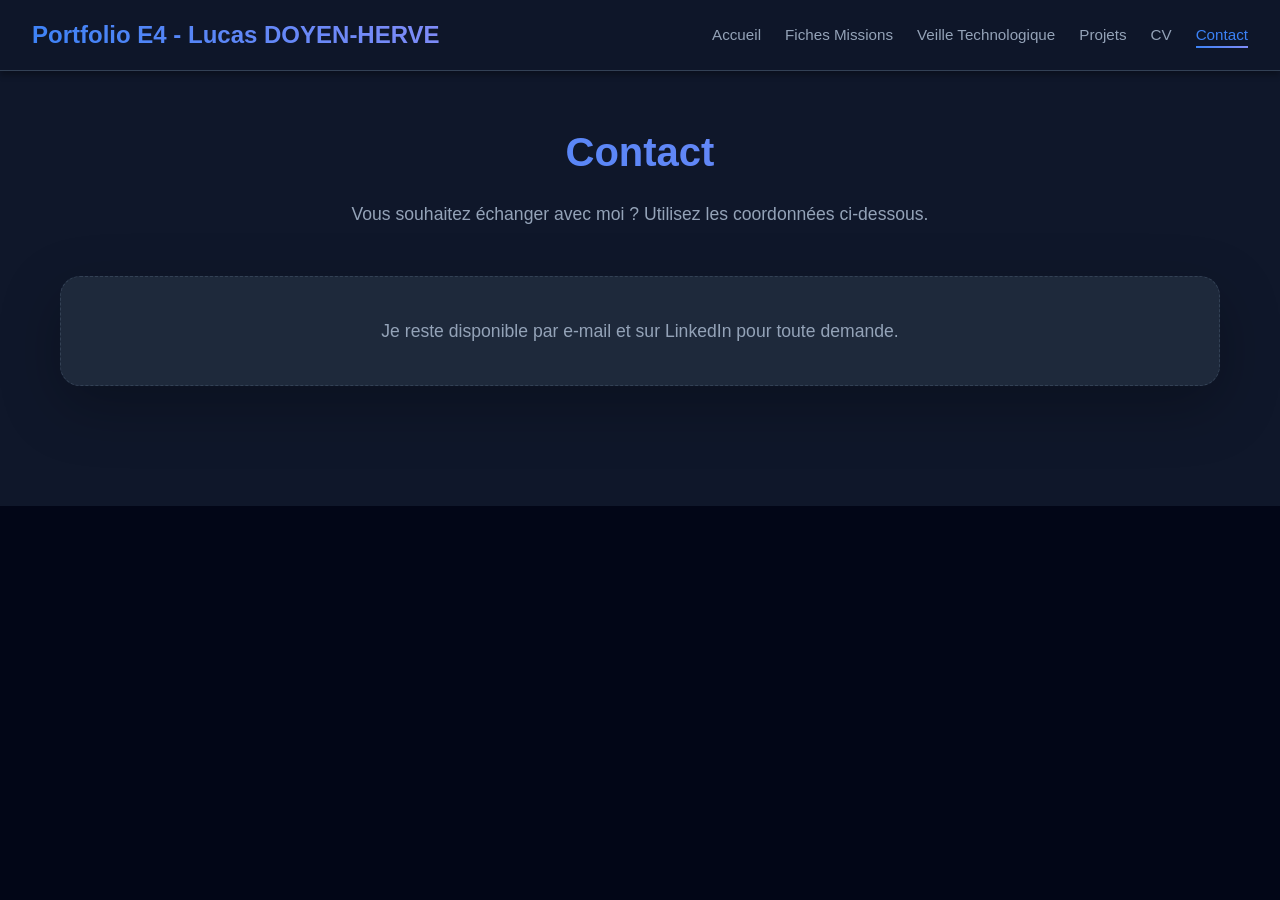
==== view/contact.html @ e26a25cf "Add files via upload" ====
﻿<!DOCTYPE html>
<html lang="fr">
<head>
    <meta charset="UTF-8">
    <meta name="viewport" content="width=device-width, initial-scale=1.0">
    <title>Contact | Portfolio E4 - Lucas DOYEN-HERVE</title>
    <link rel="stylesheet" href="../style.css">
</head>
<body>
    <div class="loading-animation">
        <div class="spinner"></div>
    </div>

    <nav>
        <div class="nav-container">
            <div class="logo">Portfolio E4 - Lucas DOYEN-HERVE</div>
            <ul class="nav-links">
                <li><a href="../index.html">Accueil</a></li>
                <li><a href="missions.html">Fiches Missions</a></li>
                <li><a href="veille.html">Veille Technologique</a></li>
                <li><a href="projets.html">Projets</a></li>
                <li><a href="cv.html">CV</a></li>
                <li><a href="contact.html">Contact</a></li>
            </ul>
        </div>
    </nav>

    <main>
    <section id="contact" class="placeholder-section">
        <div class="container">
            <h2 class="section-title">Contact</h2>
            <p class="section-intro">Vous souhaitez échanger avec moi ? Utilisez les coordonnées ci-dessous.</p>
            <div class="placeholder-card">
                <p>Je reste disponible par e-mail et sur LinkedIn pour toute demande.</p>
            </div>
        </div>
    </section>
    </main>

    <script src="../script.js"></script>
</body>
</html>
---- style.css ----
﻿* {
    margin: 0;
    padding: 0;
    box-sizing: border-box;
}

:root {
    --primary-color: #3b82f6;
    --secondary-color: #60a5fa;
    --accent-color: #818cf8;
    --dark-bg: #0f172a;
    --darker-bg: #020617;
    --card-bg: #1e293b;
    --card-hover: #334155;
    --text-color: #e2e8f0;
    --text-secondary: #94a3b8;
    --border-color: #334155;
    --success-color: #10b981;
    --warning-color: #f59e0b;
    --danger-color: #ef4444;
}

body {
    font-family: 'Segoe UI', Tahoma, Geneva, Verdana, sans-serif;
    line-height: 1.6;
    color: var(--text-color);
    background: var(--darker-bg);
    min-height: 100vh;
}

.container {
    max-width: 1200px;
    margin: 0 auto;
    padding: 0 20px;
}

/* Navigation */
nav {
    background: rgba(15, 23, 42, 0.95);
    backdrop-filter: blur(10px);
    box-shadow: 0 4px 6px rgba(0, 0, 0, 0.3);
    border-bottom: 1px solid var(--border-color);
    position: fixed;
    top: 0;
    width: 100%;
    z-index: 1000;
    transition: all 0.3s ease;
}

.nav-container {
    display: flex;
    justify-content: space-between;
    align-items: center;
    padding: 1rem 2rem;
}

.logo {
    font-size: 1.5rem;
    font-weight: bold;
    background: linear-gradient(45deg, var(--primary-color), var(--accent-color));
    -webkit-background-clip: text;
    -webkit-text-fill-color: transparent;
    background-clip: text;
}

.nav-links {
    display: flex;
    list-style: none;
    gap: 1.5rem;
}

.nav-links a {
    text-decoration: none;
    color: var(--text-secondary);
    font-weight: 500;
    font-size: 0.95rem;
    transition: all 0.3s ease;
    position: relative;
}

.nav-links a.active {
    color: var(--primary-color);
}

.nav-links a.active::after {
    width: 100%;
}

.nav-links a:hover {
    color: var(--primary-color);
}

.nav-links a::after {
    content: '';
    position: absolute;
    bottom: -5px;
    left: 0;
    width: 0;
    height: 2px;
    background: linear-gradient(45deg, var(--primary-color), var(--accent-color));
    transition: width 0.3s ease;
}

.nav-links a:hover::after {
    width: 100%;
}

/* Hero Section - Page de Garde */
.hero {
    min-height: 100vh;
    display: flex;
    align-items: center;
    justify-content: center;
    text-align: center;
    color: var(--text-color);
    position: relative;
    overflow: hidden;
    background: linear-gradient(135deg, #0f172a 0%, #1e293b 100%);
}

.hero::before {
    content: '';
    position: absolute;
    top: 0;
    left: 0;
    right: 0;
    bottom: 0;
    background: 
        radial-gradient(circle at 25% 25%, rgba(59, 130, 246, 0.1) 0%, transparent 50%),
        radial-gradient(circle at 75% 75%, rgba(129, 140, 248, 0.1) 0%, transparent 50%);
    animation: float 20s ease-in-out infinite;
}

@keyframes float {
    0%, 100% { transform: translateY(0px) rotate(0deg); }
    50% { transform: translateY(-20px) rotate(1deg); }
}

.hero-content {
    position: relative;
    z-index: 1;
    animation: slideInUp 1s ease-out;
}

@keyframes slideInUp {
    from { opacity: 0; transform: translateY(50px); }
    to { opacity: 1; transform: translateY(0); }
}

.page-garde-logo {
    font-size: 5rem;
    margin-bottom: 2rem;
    filter: drop-shadow(0 0 20px rgba(59, 130, 246, 0.5));
}

.hero h1 {
    font-size: 3.5rem;
    margin-bottom: 1rem;
    text-shadow: 0 0 30px rgba(59, 130, 246, 0.3);
    background: linear-gradient(45deg, var(--primary-color), var(--accent-color));
    -webkit-background-clip: text;
    -webkit-text-fill-color: transparent;
    background-clip: text;
}

.hero h2 {
    font-size: 2rem;
    margin-bottom: 1rem;
    color: var(--text-color);
}

.hero p {
    font-size: 1.3rem;
    margin-bottom: 1rem;
    color: var(--text-secondary);
}

.hero-subtitle {
    font-size: 1.1rem;
    color: var(--text-secondary);
    margin-bottom: 2rem !important;
}

.hero-divider {
    width: 100px;
    height: 3px;
    background: linear-gradient(90deg, transparent, var(--primary-color), transparent);
    margin: 1.5rem auto;
}

.annee-scolaire {
    font-size: 1.1rem;
    color: var(--secondary-color);
}

.epreuve {
    font-size: 1rem;
    color: var(--text-secondary);
    margin-bottom: 2rem !important;
}

.cta-button {
    display: inline-block;
    padding: 12px 30px;
    background: linear-gradient(45deg, var(--primary-color), var(--accent-color));
    color: white;
    text-decoration: none;
    border-radius: 50px;
    border: 2px solid transparent;
    font-weight: 600;
    transition: all 0.3s ease;
    margin-top: 1rem;
    box-shadow: 0 4px 15px rgba(59, 130, 246, 0.3);
}

.cta-button:hover {
    transform: translateY(-3px);
    box-shadow: 0 10px 25px rgba(59, 130, 246, 0.4);
}

/* Sections */
section {
    padding: 5rem 0;
    background: var(--dark-bg);
    position: relative;
}

section:nth-child(even) {
    background: var(--darker-bg);
}

.section-title {
    text-align: center;
    font-size: 2.5rem;
    margin-bottom: 1rem;
    background: linear-gradient(45deg, var(--primary-color), var(--accent-color));
    -webkit-background-clip: text;
    -webkit-text-fill-color: transparent;
    background-clip: text;
}

.section-intro {
    text-align: center;
    font-size: 1.1rem;
    color: var(--text-secondary);
    margin-bottom: 3rem;
}

/* Missions */
.missions-grid {
    display: grid;
    gap: 3rem;
    margin-top: 2rem;
}

.mission-card {
    background: var(--card-bg);
    border-radius: 15px;
    overflow: hidden;
    box-shadow: 0 8px 30px rgba(0, 0, 0, 0.3);
    border: 1px solid var(--border-color);
    transition: all 0.3s ease;
}

.mission-card:hover {
    transform: translateY(-5px);
    box-shadow: 0 12px 40px rgba(0, 0, 0, 0.4);
}

.mission-header {
    background: linear-gradient(135deg, var(--primary-color), var(--accent-color));
    color: white;
    padding: 2rem;
    display: flex;
    align-items: center;
    gap: 1.5rem;
    flex-wrap: wrap;
}

.mission-icon {
    font-size: 3rem;
    filter: drop-shadow(0 0 10px rgba(255, 255, 255, 0.3));
}

.mission-header > div {
    flex: 1;
}

.mission-header h3 {
    font-size: 1.8rem;
    margin-bottom: 0.5rem;
}

.mission-type {
    font-size: 1rem;
    opacity: 0.9;
}

.mission-badge {
    padding: 0.5rem 1.5rem;
    border-radius: 25px;
    font-size: 0.9rem;
    font-weight: 600;
    background: rgba(255, 255, 255, 0.2);
    border: 1px solid rgba(255, 255, 255, 0.3);
}

.mission-content {
    padding: 2rem;
}

.mission-section {
    margin-bottom: 2rem;
}

.mission-section:last-child {
    margin-bottom: 0;
}

.mission-section h4 {
    color: var(--primary-color);
    margin-bottom: 1rem;
    font-size: 1.3rem;
}

.mission-section h5 {
    color: var(--secondary-color);
    margin-bottom: 0.8rem;
    margin-top: 1rem;
    font-size: 1.1rem;
}

.context-box {
    background: var(--darker-bg);
    padding: 1.5rem;
    border-radius: 8px;
    border-left: 3px solid var(--primary-color);
    margin-bottom: 1rem;
}

.context-box p {
    margin-bottom: 0.5rem;
    color: var(--text-secondary);
}

.context-box p strong {
    color: var(--text-color);
}

.mission-description {
    color: var(--text-secondary);
    line-height: 1.8;
}

.objectifs-list {
    list-style: none;
    padding-left: 0;
}

.objectifs-list li {
    padding: 0.8rem 0;
    padding-left: 2rem;
    position: relative;
    color: var(--text-secondary);
    border-bottom: 1px solid var(--border-color);
}

.objectifs-list li:last-child {
    border-bottom: none;
}

.objectifs-list li::before {
    content: "â–¸";
    position: absolute;
    left: 0;
    color: var(--primary-color);
    font-weight: bold;
    font-size: 1.2rem;
}

.travail-realise {
    display: grid;
    gap: 1rem;
}

.etape-travail {
    background: var(--darker-bg);
    padding: 1.5rem;
    border-radius: 8px;
    border-left: 3px solid var(--secondary-color);
}

.etape-travail h5 {
    color: var(--primary-color);
    margin-bottom: 0.5rem;
}

.etape-travail p {
    color: var(--text-secondary);
}

.tech-grid {
    display: flex;
    flex-wrap: wrap;
    gap: 0.8rem;
}

.tech-badge {
    background: var(--darker-bg);
    color: var(--text-color);
    padding: 0.6rem 1.2rem;
    border-radius: 25px;
    font-size: 0.9rem;
    border: 1px solid var(--border-color);
    transition: all 0.3s ease;
}

.tech-badge:hover {
    background: var(--primary-color);
    color: white;
    border-color: var(--primary-color);
    transform: translateY(-2px);
}

.competences-mobilisees {
    display: grid;
    gap: 1rem;
}

.comp-mobilisee {
    background: rgba(59, 130, 246, 0.1);
    padding: 1rem;
    border-radius: 8px;
    border-left: 3px solid var(--primary-color);
    color: var(--text-secondary);
}

.comp-mobilisee strong {
    color: var(--primary-color);
    display: block;
    margin-bottom: 0.5rem;
    font-size: 1.1rem;
}

.resultats-box {
    display: grid;
    gap: 1rem;
}

.resultat-item {
    display: flex;
    align-items: center;
    gap: 1rem;
    padding: 1rem;
    border-radius: 8px;
}

.resultat-item.success {
    background: rgba(16, 185, 129, 0.1);
    border-left: 3px solid var(--success-color);
}

.resultat-item.info {
    background: rgba(59, 130, 246, 0.1);
    border-left: 3px solid var(--primary-color);
}

.resultat-icon {
    font-size: 1.5rem;
}

.resultat-item.success .resultat-icon {
    color: var(--success-color);
}

.resultat-item.info .resultat-icon {
    color: var(--primary-color);
}

.resultat-item p {
    color: var(--text-secondary);
    margin: 0;
}

.points-cles {
    display: grid;
    gap: 1.5rem;
}

.point-cle {
    background: var(--darker-bg);
    padding: 1.5rem;
    border-radius: 8px;
    border: 1px solid var(--border-color);
}

.point-cle h5 {
    color: var(--primary-color);
    margin-bottom: 0.8rem;
}

.point-cle p {
    color: var(--text-secondary);
    line-height: 1.7;
}

.mission-footer {
    padding: 1.5rem 2rem;
    background: var(--darker-bg);
    display: flex;
    gap: 1rem;
    flex-wrap: wrap;
    border-top: 1px solid var(--border-color);
}

.doc-link-mission {
    text-decoration: none;
    color: var(--primary-color);
    font-weight: 600;
    padding: 0.7rem 1.5rem;
    border: 2px solid var(--primary-color);
    border-radius: 25px;
    transition: all 0.3s ease;
}

.doc-link-mission:hover {
    background: var(--primary-color);
    color: white;
    transform: translateY(-2px);
}

/* Veille Technologique */
.veille-explication {
    background: var(--card-bg);
    padding: 3rem;
    border-radius: 15px;
    margin-bottom: 3rem;
    border: 1px solid var(--border-color);
}

.veille-explication h3 {
    font-size: 2rem;
    margin-bottom: 2rem;
    color: var(--primary-color);
    text-align: center;
}

.veille-methodo-grid {
    display: grid;
    gap: 2rem;
}

.methodo-card {
    background: var(--darker-bg);
    padding: 2rem;
    border-radius: 12px;
    border-left: 4px solid var(--primary-color);
}

.methodo-card.full-width {
    grid-column: 1 / -1;
}

.methodo-icon {
    font-size: 2.5rem;
    margin-bottom: 1rem;
}

.methodo-card h4 {
    color: var(--primary-color);
    margin-bottom: 1rem;
    font-size: 1.3rem;
}

.methodo-card p, .methodo-card ul li {
    color: var(--text-secondary);
    line-height: 1.8;
}

.sources-methodo {
    display: grid;
    grid-template-columns: repeat(auto-fit, minmax(250px, 1fr));
    gap: 1.5rem;
    margin-top: 1rem;
}

.source-type {
    background: var(--card-bg);
    padding: 1.5rem;
    border-radius: 8px;
    border: 1px solid var(--border-color);
}

.source-type h5 {
    color: var(--secondary-color);
    margin-bottom: 1rem;
}

.source-type ul {
    list-style: none;
    padding-left: 0;
}

.source-type ul li {
    padding: 0.5rem 0;
    color: var(--text-secondary);
}

.source-type ul li strong {
    color: var(--text-color);
}

.outils-veille {
    display: grid;
    grid-template-columns: repeat(auto-fit, minmax(200px, 1fr));
    gap: 1rem;
    margin-top: 1rem;
}

.outil-item {
    background: var(--card-bg);
    padding: 1.2rem;
    border-radius: 8px;
    border: 1px solid var(--border-color);
}

.outil-item strong {
    color: var(--primary-color);
    display: block;
    margin-bottom: 0.5rem;
}

.outil-item p {
    color: var(--text-secondary);
    font-size: 0.9rem;
}

.processus-steps {
    display: grid;
    gap: 1rem;
    margin-top: 1rem;
}

.process-step {
    display: flex;
    align-items: start;
    gap: 1.5rem;
    background: var(--card-bg);
    padding: 1.5rem;
    border-radius: 8px;
    border: 1px solid var(--border-color);
}

.step-number {
    background: linear-gradient(45deg, var(--primary-color), var(--accent-color));
    color: white;
    width: 40px;
    height: 40px;
    border-radius: 50%;
    display: flex;
    align-items: center;
    justify-content: center;
    font-weight: bold;
    font-size: 1.2rem;
    flex-shrink: 0;
}

.step-content h5 {
    color: var(--text-color);
    margin-bottom: 0.5rem;
}

.step-content p {
    color: var(--text-secondary);
}

.applications-list {
    list-style: none;
    padding-left: 0;
    margin-top: 1rem;
}

.applications-list li {
    padding: 0.8rem 0;
    color: var(--text-secondary);
    border-bottom: 1px solid var(--border-color);
}

.applications-list li:last-child {
    border-bottom: none;
}

/* Articles de veille */
.veille-articles-section {
    margin-top: 3rem;
}

.veille-articles-section h3 {
    font-size: 2rem;
    margin-bottom: 2rem;
    color: var(--primary-color);
    text-align: center;
}

.articles-grid-veille {
    display: grid;
    grid-template-columns: repeat(auto-fit, minmax(450px, 1fr));
    gap: 2rem;
}

.article-card-veille {
    background: var(--card-bg);
    border-radius: 12px;
    overflow: hidden;
    border: 1px solid var(--border-color);
    transition: all 0.3s ease;
}

.article-card-veille:hover {
    transform: translateY(-5px);
    box-shadow: 0 12px 30px rgba(0, 0, 0, 0.4);
}

.article-header-veille {
    background: var(--darker-bg);
    padding: 1rem 1.5rem;
    display: flex;
    justify-content: space-between;
    align-items: center;
    border-bottom: 1px solid var(--border-color);
}

.article-date {
    color: var(--text-secondary);
    font-size: 0.9rem;
}

.article-source-badge {
    background: linear-gradient(45deg, var(--primary-color), var(--accent-color));
    color: white;
    padding: 0.3rem 1rem;
    border-radius: 15px;
    font-size: 0.85rem;
    font-weight: 600;
}

.article-card-veille h4 {
    padding: 1.5rem;
    color: var(--text-color);
    font-size: 1.3rem;
    border-bottom: 1px solid var(--border-color);
}

.article-source-detail {
    padding: 0 1.5rem;
    color: var(--text-secondary);
    font-size: 0.9rem;
    margin-bottom: 1rem;
}

.article-content-veille {
    padding: 1.5rem;
}

.article-content-veille h5 {
    color: var(--primary-color);
    margin-top: 1.5rem;
    margin-bottom: 0.8rem;
    font-size: 1.1rem;
}

.article-content-veille h5:first-child {
    margin-top: 0;
}

.article-content-veille p {
    color: var(--text-secondary);
    line-height: 1.8;
    margin-bottom: 1rem;
}

.article-content-veille ul {
    list-style: none;
    padding-left: 0;
}

.article-content-veille ul li {
    padding: 0.5rem 0;
    padding-left: 1.5rem;
    position: relative;
    color: var(--text-secondary);
}

.article-content-veille ul li::before {
    content: "â€¢";
    position: absolute;
    left: 0;
    color: var(--primary-color);
    font-weight: bold;
}

.article-footer-veille {
    padding: 1.5rem;
    background: var(--darker-bg);
    border-top: 1px solid var(--border-color);
}

.article-link-btn {
    display: inline-block;
    color: var(--primary-color);
    text-decoration: none;
    font-weight: 600;
    padding: 0.7rem 1.5rem;
    border: 2px solid var(--primary-color);
    border-radius: 25px;
    transition: all 0.3s ease;
}

.article-link-btn:hover {
    background: var(--primary-color);
    color: white;
    transform: translateY(-2px);
}

/* Projets en Entreprise */
.projets-entreprise-grid {
    display: grid;
    gap: 2.5rem;
}

.projet-entreprise-card {
    background: var(--card-bg);
    padding: 2.5rem;
    border-radius: 12px;
    border: 1px solid var(--border-color);
    position: relative;
    transition: all 0.3s ease;
}

.projet-entreprise-card:hover {
    transform: translateY(-5px);
    box-shadow: 0 12px 30px rgba(0, 0, 0, 0.4);
}

.projet-number {
    position: absolute;
    top: -15px;
    right: 30px;
    font-size: 4rem;
    font-weight: bold;
    background: linear-gradient(45deg, var(--primary-color), var(--accent-color));
    -webkit-background-clip: text;
    -webkit-text-fill-color: transparent;
    background-clip: text;
    opacity: 0.3;
}

.projet-entreprise-card h3 {
    font-size: 1.6rem;
    margin-bottom: 2rem;
    color: var(--text-color);
    border-bottom: 2px solid var(--primary-color);
    padding-bottom: 1rem;
}

.projet-section {
    margin-bottom: 2rem;
}

.projet-section:last-child {
    margin-bottom: 0;
}

.projet-section h4 {
    color: var(--primary-color);
    margin-bottom: 1rem;
    font-size: 1.2rem;
}

.projet-section p {
    color: var(--text-secondary);
    line-height: 1.8;
}

.lien-bts {
    display: grid;
    gap: 1rem;
    margin-top: 1rem;
}

.lien-item {
    background: var(--darker-bg);
    padding: 1.2rem;
    border-radius: 8px;
    border-left: 3px solid var(--secondary-color);
}

.lien-item strong {
    color: var(--primary-color);
    display: block;
    margin-bottom: 0.5rem;
}

.lien-item p {
    color: var(--text-secondary);
    margin: 0;
}

.resultats-projet {
    list-style: none;
    padding-left: 0;
}

.resultats-projet li {
    padding: 0.8rem 0;
    padding-left: 2rem;
    position: relative;
    color: var(--text-secondary);
    border-bottom: 1px solid var(--border-color);
}

.resultats-projet li:last-child {
    border-bottom: none;
}

.resultats-projet li::before {
    content: attr(data-icon);
    position: absolute;
    left: 0;
    color: var(--success-color);
}

/* Placeholder pages */
.placeholder-section {
    padding: 120px 0;
}

.placeholder-card {
    margin-top: 2rem;
    padding: 2.5rem;
    border-radius: 20px;
    border: 1px dashed var(--border-color);
    background: var(--card-bg);
    color: var(--text-secondary);
    text-align: center;
    box-shadow: 0 20px 60px rgba(0, 0, 0, 0.25);
}

.placeholder-card p {
    margin: 0;
    font-size: 1.1rem;
}

/* CV */
.cv-container {
    max-width: 1100px;
    margin: 0 auto;
    background: var(--card-bg);
    border-radius: 15px;
    overflow: hidden;
    box-shadow: 0 10px 40px rgba(0, 0, 0, 0.3);
    border: 1px solid var(--border-color);
}

.cv-header-section {
    background: linear-gradient(135deg, var(--primary-color), var(--accent-color));
    padding: 3rem;
    color: white;
}

.cv-profile {
    display: flex;
    align-items: center;
    gap: 2rem;
}

.cv-avatar {
    width: 120px;
    height: 120px;
    border-radius: 50%;
    background: rgba(255, 255, 255, 0.2);
    display: flex;
    align-items: center;
    justify-content: center;
    font-size: 3rem;
    font-weight: bold;
    border: 4px solid rgba(255, 255, 255, 0.3);
}

.cv-info h3 {
    font-size: 2.5rem;
    margin-bottom: 0.5rem;
}

.cv-title {
    font-size: 1.2rem;
    opacity: 0.9;
    margin-bottom: 1rem;
}

.cv-contact-mini {
    display: flex;
    gap: 2rem;
    flex-wrap: wrap;
    font-size: 0.95rem;
}

.cv-content-grid {
    display: grid;
    grid-template-columns: 1fr 1fr;
    gap: 3rem;
    padding: 3rem;
}

.cv-section {
    margin-bottom: 2
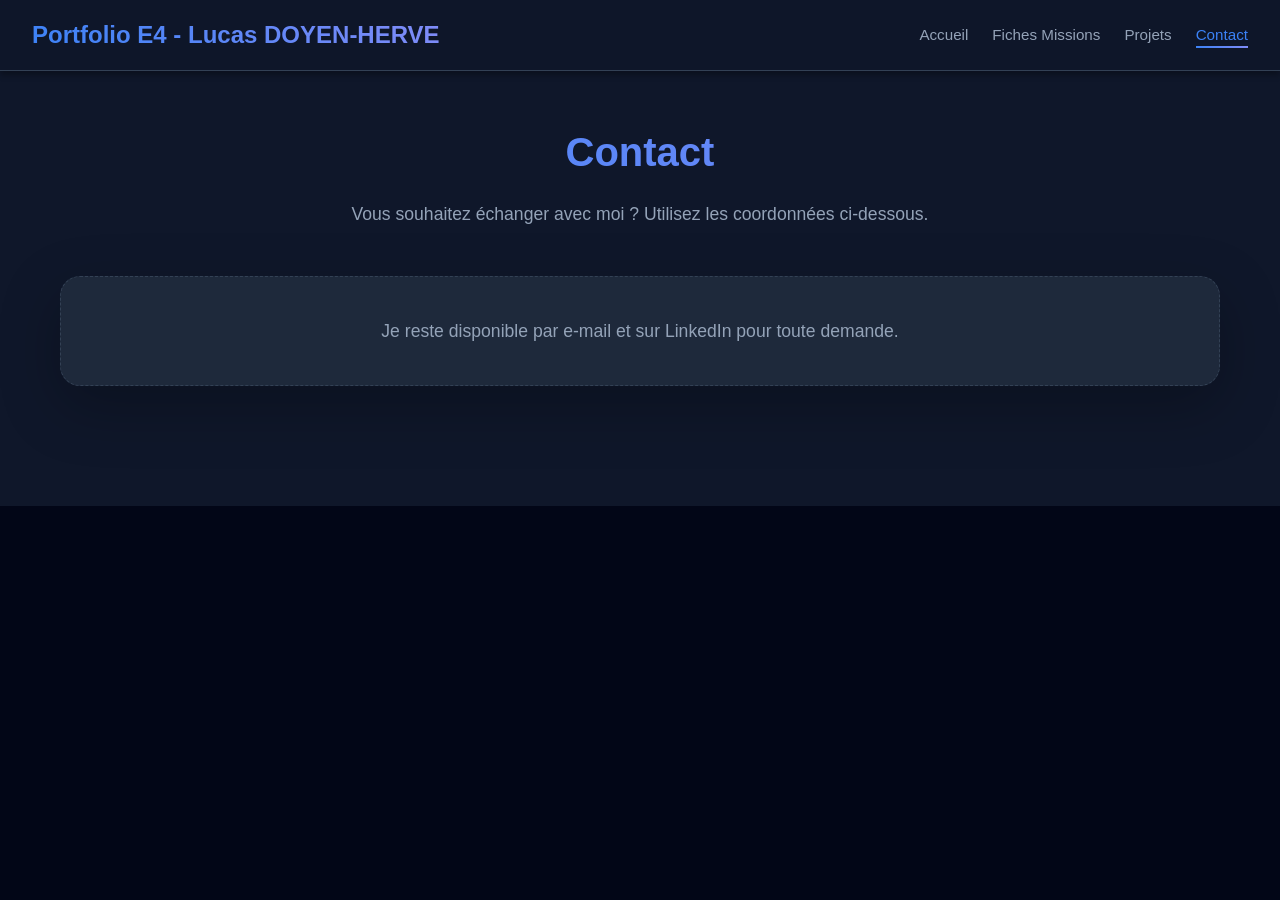
==== commit 4719e258: "Add files via upload" ====
--- a/view/contact.html
+++ b/view/contact.html
@@ -17,10 +17,8 @@
             <ul class="nav-links">
                 <li><a href="../index.html">Accueil</a></li>
                 <li><a href="missions.html">Fiches Missions</a></li>
-                <li><a href="veille.html">Veille Technologique</a></li>
-                <li><a href="projets.html">Projets</a></li>
-                <li><a href="cv.html">CV</a></li>
-                <li><a href="contact.html">Contact</a></li>
+                <li><a href="projets.html">Projets</a></li>
+                <li><a href="contact.html">Contact</a></li>
             </ul>
         </div>
     </nav>
--- a/style.css
+++ b/style.css
@@ -330,6 +330,15 @@
     font-size: 1.1rem;
 }
 
+.doc-placeholder {
+    border: 1px dashed var(--border-color);
+    border-radius: 12px;
+    padding: 1.5rem;
+    color: var(--text-secondary);
+    background: var(--darker-bg);
+    text-align: center;
+}
+
 .context-box {
     background: var(--darker-bg);
     padding: 1.5rem;
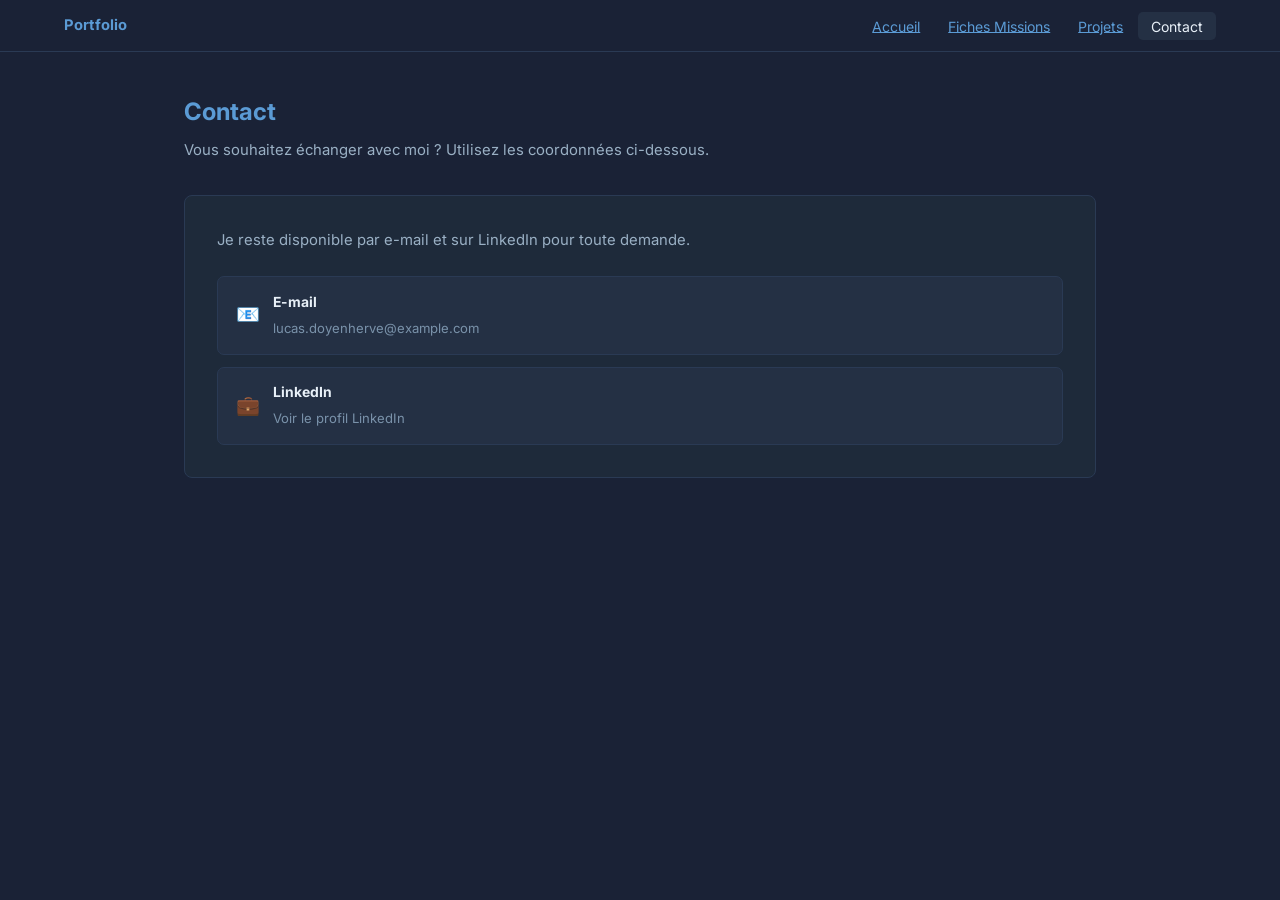
==== commit 28437cda: "Add files via upload" ====
--- a/view/contact.html
+++ b/view/contact.html
@@ -1,49 +1,53 @@
-﻿<!DOCTYPE html>
-<html lang="fr">
-<head>
-    <meta charset="UTF-8">
-    <meta name="viewport" content="width=device-width, initial-scale=1.0">
-    <title>Contact | Portfolio E4 - Lucas DOYEN-HERVE</title>
-    <link rel="stylesheet" href="../style.css">
-</head>
-<body>
-    <div class="loading-animation">
-        <div class="spinner"></div>
-    </div>
-
-    <nav>
-        <div class="nav-container">
-            <div class="logo">Portfolio E4 - Lucas DOYEN-HERVE</div>
-            <ul class="nav-links">
-                <li><a href="../index.html">Accueil</a></li>
-                <li><a href="missions.html">Fiches Missions</a></li>
-                <li><a href="projets.html">Projets</a></li>
-                <li><a href="contact.html">Contact</a></li>
-            </ul>
-        </div>
-    </nav>
-
-    <main>
-    <section id="contact" class="placeholder-section">
-        <div class="container">
-            <h2 class="section-title">Contact</h2>
-            <p class="section-intro">Vous souhaitez échanger avec moi ? Utilisez les coordonnées ci-dessous.</p>
-            <div class="placeholder-card">
+<!DOCTYPE html>
+<html lang="fr">
+    <head>
+        <meta charset="UTF-8">
+        <meta name="viewport" content="width=device-width, initial-scale=1.0">
+        <title>Contact | Portfolio E4 - Lucas DOYEN-HERVE</title>
+        <link rel="stylesheet" href="../style.css">
+    </head>
+    <body>
+        <div class="loading-animation"><div class="spinner"></div></div>
+
+        <nav>
+            <div class="nav-container">
+                <div class="logo">Portfolio</div>
+                <ul class="nav-links">
+                    <li><a href="../index.html">Accueil</a></li>
+                    <li><a href="missions.html">Fiches Missions</a></li>
+                    <li><a href="projets.html">Projets</a></li>
+                    <li><a href="contact.html" class="active">Contact</a></li>
+                </ul>
+            </div>
+        </nav>
+
+        <main>
+            <div class="page-header">
+                <h2>Contact</h2>
+                <p>Vous souhaitez échanger avec moi ? Utilisez les coordonnées ci-dessous.</p>
+            </div>
+
+            <div class="contact-card">
                 <p>Je reste disponible par e-mail et sur LinkedIn pour toute demande.</p>
+                <div class="contact-links">
+                    <a class="contact-item" href="mailto:lucas.doyenherve@example.com">
+                        <div class="ci-icon">📧</div>
+                        <div>
+                            <strong>E-mail</strong>
+                            <span>lucas.doyenherve@example.com</span>
+                        </div>
+                    </a>
+                    <a class="contact-item" href="https://linkedin.com" target="_blank">
+                        <div class="ci-icon">💼</div>
+                        <div>
+                            <strong>LinkedIn</strong>
+                            <span>Voir le profil LinkedIn</span>
+                        </div>
+                    </a>
+                </div>
             </div>
-        </div>
-    </section>
-    </main>
-
-    <script src="../script.js"></script>
-</body>
-</html>
-
-
-
-
-
-
-
-
-
+        </main>
+
+        <script src="../script.js"></script>
+    </body>
+</html>
--- a/style.css
+++ b/style.css
@@ -1,1026 +1,301 @@
-﻿* {
-    margin: 0;
-    padding: 0;
-    box-sizing: border-box;
-}
+/* ══════════════════════════════════════════
+   PORTFOLIO E4 — Lucas DOYEN-HERVE
+   Style global
+   ══════════════════════════════════════════ */
+
+@import url('https://fonts.googleapis.com/css2?family=Inter:wght@300;400;500;600;700&display=swap');
+
+*, *::before, *::after { box-sizing: border-box; margin: 0; padding: 0; }
 
 :root {
-    --primary-color: #3b82f6;
-    --secondary-color: #60a5fa;
-    --accent-color: #818cf8;
-    --dark-bg: #0f172a;
-    --darker-bg: #020617;
-    --card-bg: #1e293b;
-    --card-hover: #334155;
-    --text-color: #e2e8f0;
-    --text-secondary: #94a3b8;
-    --border-color: #334155;
-    --success-color: #10b981;
-    --warning-color: #f59e0b;
-    --danger-color: #ef4444;
-}
+  --bg:      #1a2236;
+  --bg2:     #1e2a3a;
+  --bg3:     #243044;
+  --border:  #2a3a54;
+  --accent:  #5b9bd5;
+  --accent2: #4a7fbf;
+  --text:    #d0dce8;
+  --muted:   #7a92aa;
+  --light:   #9ab0c4;
+  --white:   #e8f0f8;
+  --nav-h:   52px;
+  --radius:  8px;
+}
+
+html { scroll-behavior: smooth; }
 
 body {
-    font-family: 'Segoe UI', Tahoma, Geneva, Verdana, sans-serif;
-    line-height: 1.6;
-    color: var(--text-color);
-    background: var(--darker-bg);
-    min-height: 100vh;
-}
-
-.container {
-    max-width: 1200px;
-    margin: 0 auto;
-    padding: 0 20px;
-}
-
-/* Navigation */
+  font-family: 'Inter', sans-serif;
+  background: var(--bg);
+  color: var(--text);
+  min-height: 100vh;
+  line-height: 1.65;
+}
+
+/* ── Loading ── */
+.loading-animation {
+  position: fixed; inset: 0;
+  background: var(--bg);
+  display: flex; align-items: center; justify-content: center;
+  z-index: 9999;
+  transition: opacity 0.4s ease, visibility 0.4s ease;
+}
+.loading-animation.hidden { opacity: 0; visibility: hidden; }
+.spinner {
+  width: 36px; height: 36px;
+  border: 3px solid var(--border);
+  border-top-color: var(--accent);
+  border-radius: 50%;
+  animation: spin 0.8s linear infinite;
+}
+@keyframes spin { to { transform: rotate(360deg); } }
+
+/* ── Nav ── */
 nav {
-    background: rgba(15, 23, 42, 0.95);
-    backdrop-filter: blur(10px);
-    box-shadow: 0 4px 6px rgba(0, 0, 0, 0.3);
-    border-bottom: 1px solid var(--border-color);
-    position: fixed;
-    top: 0;
-    width: 100%;
-    z-index: 1000;
-    transition: all 0.3s ease;
-}
-
+  position: sticky; top: 0; z-index: 100;
+  background: var(--bg);           /* même couleur que le fond */
+  border-bottom: 1px solid var(--border);
+  height: var(--nav-h);
+}
 .nav-container {
-    display: flex;
-    justify-content: space-between;
-    align-items: center;
-    padding: 1rem 2rem;
-}
-
+  max-width: 1200px; margin: 0 auto;
+  height: 100%; padding: 0 1.5rem;
+  display: flex; align-items: center; justify-content: space-between;
+}
 .logo {
-    font-size: 1.5rem;
-    font-weight: bold;
-    background: linear-gradient(45deg, var(--primary-color), var(--accent-color));
-    -webkit-background-clip: text;
-    -webkit-text-fill-color: transparent;
-    background-clip: text;
-}
-
-.nav-links {
-    display: flex;
-    list-style: none;
-    gap: 1.5rem;
-}
-
+  font-weight: 700;
+  font-size: 0.92rem;
+  color: var(--accent);
+  letter-spacing: 0.01em;
+}
+.nav-links { list-style: none; display: flex; gap: 0.15rem; }
 .nav-links a {
-    text-decoration: none;
-    color: var(--text-secondary);
-    font-weight: 500;
-    font-size: 0.95rem;
-    transition: all 0.3s ease;
-    position: relative;
-}
-
-.nav-links a.active {
-    color: var(--primary-color);
-}
-
-.nav-links a.active::after {
-    width: 100%;
-}
-
-.nav-links a:hover {
-    color: var(--primary-color);
-}
-
-.nav-links a::after {
-    content: '';
-    position: absolute;
-    bottom: -5px;
-    left: 0;
-    width: 0;
-    height: 2px;
-    background: linear-gradient(45deg, var(--primary-color), var(--accent-color));
-    transition: width 0.3s ease;
-}
-
-.nav-links a:hover::after {
-    width: 100%;
-}
-
-/* Hero Section - Page de Garde */
+  color: var(--accent);
+  text-decoration: underline;
+  padding: 0.35rem 0.8rem;
+  border-radius: 5px;
+  font-size: 0.88rem;
+  font-weight: 400;
+  transition: background 0.18s, color 0.18s;
+}
+.nav-links a:hover { background: var(--bg3); color: var(--white); text-decoration: none; }
+.nav-links a.active { background: var(--bg3); color: var(--white); text-decoration: none; }
+
+/* ── Main ── */
+main {
+  max-width: 960px;
+  margin: 0 auto;
+  padding: 2.5rem 1.5rem 5rem;
+}
+
+/* ══════════════════════════════════════════
+   HERO (index)
+   ══════════════════════════════════════════ */
 .hero {
-    min-height: 100vh;
-    display: flex;
-    align-items: center;
-    justify-content: center;
-    text-align: center;
-    color: var(--text-color);
-    position: relative;
-    overflow: hidden;
-    background: linear-gradient(135deg, #0f172a 0%, #1e293b 100%);
-}
-
-.hero::before {
-    content: '';
-    position: absolute;
-    top: 0;
-    left: 0;
-    right: 0;
-    bottom: 0;
-    background: 
-        radial-gradient(circle at 25% 25%, rgba(59, 130, 246, 0.1) 0%, transparent 50%),
-        radial-gradient(circle at 75% 75%, rgba(129, 140, 248, 0.1) 0%, transparent 50%);
-    animation: float 20s ease-in-out infinite;
-}
-
-@keyframes float {
-    0%, 100% { transform: translateY(0px) rotate(0deg); }
-    50% { transform: translateY(-20px) rotate(1deg); }
-}
-
-.hero-content {
-    position: relative;
-    z-index: 1;
-    animation: slideInUp 1s ease-out;
-}
-
-@keyframes slideInUp {
-    from { opacity: 0; transform: translateY(50px); }
-    to { opacity: 1; transform: translateY(0); }
+  min-height: calc(100vh - var(--nav-h));
+  display: flex; align-items: center; justify-content: center;
+  background: linear-gradient(160deg, #1a2236 0%, #1b2d4a 50%, #152038 100%);
+}
+.hero-content { text-align: center; animation: fadeUp 0.7s ease both; }
+@keyframes fadeUp {
+  from { opacity: 0; transform: translateY(20px); }
+  to   { opacity: 1; transform: translateY(0); }
 }
 
 .page-garde-logo {
-    font-size: 5rem;
-    margin-bottom: 2rem;
-    filter: drop-shadow(0 0 20px rgba(59, 130, 246, 0.5));
-}
-
-.hero h1 {
-    font-size: 3.5rem;
-    margin-bottom: 1rem;
-    text-shadow: 0 0 30px rgba(59, 130, 246, 0.3);
-    background: linear-gradient(45deg, var(--primary-color), var(--accent-color));
-    -webkit-background-clip: text;
-    -webkit-text-fill-color: transparent;
-    background-clip: text;
-}
-
-.hero h2 {
-    font-size: 2rem;
-    margin-bottom: 1rem;
-    color: var(--text-color);
-}
-
-.hero p {
-    font-size: 1.3rem;
-    margin-bottom: 1rem;
-    color: var(--text-secondary);
-}
-
-.hero-subtitle {
-    font-size: 1.1rem;
-    color: var(--text-secondary);
-    margin-bottom: 2rem !important;
+  font-size: 3.5rem;
+  font-weight: 300;
+  color: var(--white);
+  margin-bottom: 2rem;
+  letter-spacing: 0.05em;
+}
+
+.hero-content h1 {
+  font-size: clamp(1.6rem, 4vw, 2.2rem);
+  font-weight: 700;
+  color: var(--accent);
+  margin-bottom: 0.4rem;
 }
 
 .hero-divider {
-    width: 100px;
-    height: 3px;
-    background: linear-gradient(90deg, transparent, var(--primary-color), transparent);
-    margin: 1.5rem auto;
-}
-
-.annee-scolaire {
-    font-size: 1.1rem;
-    color: var(--secondary-color);
-}
-
-.epreuve {
-    font-size: 1rem;
-    color: var(--text-secondary);
-    margin-bottom: 2rem !important;
-}
+  width: 60px; height: 2px;
+  background: var(--accent2);
+  margin: 1rem auto;
+  border-radius: 2px;
+}
+
+.hero-content h2 {
+  font-size: 1.15rem; font-weight: 700;
+  color: var(--white); margin-bottom: 0.6rem;
+}
+.hero-content p { color: var(--light); font-size: 0.93rem; margin-bottom: 0.2rem; }
+.hero-subtitle  { color: var(--muted) !important; }
+.annee-scolaire { color: var(--muted) !important; margin-top: 0.4rem !important; }
+.epreuve        { color: var(--muted) !important; margin-bottom: 2rem !important; }
 
 .cta-button {
-    display: inline-block;
-    padding: 12px 30px;
-    background: linear-gradient(45deg, var(--primary-color), var(--accent-color));
-    color: white;
-    text-decoration: none;
-    border-radius: 50px;
-    border: 2px solid transparent;
-    font-weight: 600;
-    transition: all 0.3s ease;
-    margin-top: 1rem;
-    box-shadow: 0 4px 15px rgba(59, 130, 246, 0.3);
-}
-
-.cta-button:hover {
-    transform: translateY(-3px);
-    box-shadow: 0 10px 25px rgba(59, 130, 246, 0.4);
-}
-
-/* Sections */
-section {
-    padding: 5rem 0;
-    background: var(--dark-bg);
-    position: relative;
-}
-
-section:nth-child(even) {
-    background: var(--darker-bg);
-}
-
-.section-title {
-    text-align: center;
-    font-size: 2.5rem;
-    margin-bottom: 1rem;
-    background: linear-gradient(45deg, var(--primary-color), var(--accent-color));
-    -webkit-background-clip: text;
-    -webkit-text-fill-color: transparent;
-    background-clip: text;
-}
-
-.section-intro {
-    text-align: center;
-    font-size: 1.1rem;
-    color: var(--text-secondary);
-    margin-bottom: 3rem;
-}
-
-/* Missions */
-.missions-grid {
-    display: grid;
-    gap: 3rem;
-    margin-top: 2rem;
-}
-
-.mission-card {
-    background: var(--card-bg);
-    border-radius: 15px;
-    overflow: hidden;
-    box-shadow: 0 8px 30px rgba(0, 0, 0, 0.3);
-    border: 1px solid var(--border-color);
-    transition: all 0.3s ease;
-}
-
-.mission-card:hover {
-    transform: translateY(-5px);
-    box-shadow: 0 12px 40px rgba(0, 0, 0, 0.4);
-}
-
-.mission-header {
-    background: linear-gradient(135deg, var(--primary-color), var(--accent-color));
-    color: white;
-    padding: 2rem;
-    display: flex;
-    align-items: center;
-    gap: 1.5rem;
-    flex-wrap: wrap;
-}
-
-.mission-icon {
-    font-size: 3rem;
-    filter: drop-shadow(0 0 10px rgba(255, 255, 255, 0.3));
-}
-
-.mission-header > div {
-    flex: 1;
-}
-
-.mission-header h3 {
-    font-size: 1.8rem;
-    margin-bottom: 0.5rem;
-}
-
-.mission-type {
-    font-size: 1rem;
-    opacity: 0.9;
-}
-
-.mission-badge {
-    padding: 0.5rem 1.5rem;
-    border-radius: 25px;
-    font-size: 0.9rem;
-    font-weight: 600;
-    background: rgba(255, 255, 255, 0.2);
-    border: 1px solid rgba(255, 255, 255, 0.3);
-}
-
-.mission-content {
-    padding: 2rem;
-}
-
-.mission-section {
-    margin-bottom: 2rem;
-}
-
-.mission-section:last-child {
-    margin-bottom: 0;
-}
-
-.mission-section h4 {
-    color: var(--primary-color);
-    margin-bottom: 1rem;
-    font-size: 1.3rem;
-}
-
-.mission-section h5 {
-    color: var(--secondary-color);
-    margin-bottom: 0.8rem;
-    margin-top: 1rem;
-    font-size: 1.1rem;
-}
-
-.doc-placeholder {
-    border: 1px dashed var(--border-color);
-    border-radius: 12px;
-    padding: 1.5rem;
-    color: var(--text-secondary);
-    background: var(--darker-bg);
-    text-align: center;
-}
-
-.context-box {
-    background: var(--darker-bg);
-    padding: 1.5rem;
-    border-radius: 8px;
-    border-left: 3px solid var(--primary-color);
-    margin-bottom: 1rem;
-}
-
-.context-box p {
-    margin-bottom: 0.5rem;
-    color: var(--text-secondary);
-}
-
-.context-box p strong {
-    color: var(--text-color);
-}
-
-.mission-description {
-    color: var(--text-secondary);
-    line-height: 1.8;
-}
-
-.objectifs-list {
-    list-style: none;
-    padding-left: 0;
-}
-
-.objectifs-list li {
-    padding: 0.8rem 0;
-    padding-left: 2rem;
-    position: relative;
-    color: var(--text-secondary);
-    border-bottom: 1px solid var(--border-color);
-}
-
-.objectifs-list li:last-child {
-    border-bottom: none;
-}
-
-.objectifs-list li::before {
-    content: "â–¸";
-    position: absolute;
-    left: 0;
-    color: var(--primary-color);
-    font-weight: bold;
-    font-size: 1.2rem;
-}
-
-.travail-realise {
-    display: grid;
-    gap: 1rem;
-}
-
-.etape-travail {
-    background: var(--darker-bg);
-    padding: 1.5rem;
-    border-radius: 8px;
-    border-left: 3px solid var(--secondary-color);
-}
-
-.etape-travail h5 {
-    color: var(--primary-color);
-    margin-bottom: 0.5rem;
-}
-
-.etape-travail p {
-    color: var(--text-secondary);
-}
-
-.tech-grid {
-    display: flex;
-    flex-wrap: wrap;
-    gap: 0.8rem;
-}
-
-.tech-badge {
-    background: var(--darker-bg);
-    color: var(--text-color);
-    padding: 0.6rem 1.2rem;
-    border-radius: 25px;
-    font-size: 0.9rem;
-    border: 1px solid var(--border-color);
-    transition: all 0.3s ease;
-}
-
-.tech-badge:hover {
-    background: var(--primary-color);
-    color: white;
-    border-color: var(--primary-color);
-    transform: translateY(-2px);
-}
-
-.competences-mobilisees {
-    display: grid;
-    gap: 1rem;
-}
-
-.comp-mobilisee {
-    background: rgba(59, 130, 246, 0.1);
-    padding: 1rem;
-    border-radius: 8px;
-    border-left: 3px solid var(--primary-color);
-    color: var(--text-secondary);
-}
-
-.comp-mobilisee strong {
-    color: var(--primary-color);
-    display: block;
-    margin-bottom: 0.5rem;
-    font-size: 1.1rem;
-}
-
-.resultats-box {
-    display: grid;
-    gap: 1rem;
-}
-
-.resultat-item {
-    display: flex;
-    align-items: center;
-    gap: 1rem;
-    padding: 1rem;
-    border-radius: 8px;
-}
-
-.resultat-item.success {
-    background: rgba(16, 185, 129, 0.1);
-    border-left: 3px solid var(--success-color);
-}
-
-.resultat-item.info {
-    background: rgba(59, 130, 246, 0.1);
-    border-left: 3px solid var(--primary-color);
-}
-
-.resultat-icon {
-    font-size: 1.5rem;
-}
-
-.resultat-item.success .resultat-icon {
-    color: var(--success-color);
-}
-
-.resultat-item.info .resultat-icon {
-    color: var(--primary-color);
-}
-
-.resultat-item p {
-    color: var(--text-secondary);
-    margin: 0;
-}
-
-.points-cles {
-    display: grid;
-    gap: 1.5rem;
-}
-
-.point-cle {
-    background: var(--darker-bg);
-    padding: 1.5rem;
-    border-radius: 8px;
-    border: 1px solid var(--border-color);
-}
-
-.point-cle h5 {
-    color: var(--primary-color);
-    margin-bottom: 0.8rem;
-}
-
-.point-cle p {
-    color: var(--text-secondary);
-    line-height: 1.7;
-}
-
-.mission-footer {
-    padding: 1.5rem 2rem;
-    background: var(--darker-bg);
-    display: flex;
-    gap: 1rem;
-    flex-wrap: wrap;
-    border-top: 1px solid var(--border-color);
-}
-
-.doc-link-mission {
-    text-decoration: none;
-    color: var(--primary-color);
-    font-weight: 600;
-    padding: 0.7rem 1.5rem;
-    border: 2px solid var(--primary-color);
-    border-radius: 25px;
-    transition: all 0.3s ease;
-}
-
-.doc-link-mission:hover {
-    background: var(--primary-color);
-    color: white;
-    transform: translateY(-2px);
-}
-
-/* Veille Technologique */
-.veille-explication {
-    background: var(--card-bg);
-    padding: 3rem;
-    border-radius: 15px;
-    margin-bottom: 3rem;
-    border: 1px solid var(--border-color);
-}
-
-.veille-explication h3 {
-    font-size: 2rem;
-    margin-bottom: 2rem;
-    color: var(--primary-color);
-    text-align: center;
-}
-
-.veille-methodo-grid {
-    display: grid;
-    gap: 2rem;
-}
-
-.methodo-card {
-    background: var(--darker-bg);
-    padding: 2rem;
-    border-radius: 12px;
-    border-left: 4px solid var(--primary-color);
-}
-
-.methodo-card.full-width {
-    grid-column: 1 / -1;
-}
-
-.methodo-icon {
-    font-size: 2.5rem;
-    margin-bottom: 1rem;
-}
-
-.methodo-card h4 {
-    color: var(--primary-color);
-    margin-bottom: 1rem;
-    font-size: 1.3rem;
-}
-
-.methodo-card p, .methodo-card ul li {
-    color: var(--text-secondary);
-    line-height: 1.8;
-}
-
-.sources-methodo {
-    display: grid;
-    grid-template-columns: repeat(auto-fit, minmax(250px, 1fr));
-    gap: 1.5rem;
-    margin-top: 1rem;
-}
-
-.source-type {
-    background: var(--card-bg);
-    padding: 1.5rem;
-    border-radius: 8px;
-    border: 1px solid var(--border-color);
-}
-
-.source-type h5 {
-    color: var(--secondary-color);
-    margin-bottom: 1rem;
-}
-
-.source-type ul {
-    list-style: none;
-    padding-left: 0;
-}
-
-.source-type ul li {
-    padding: 0.5rem 0;
-    color: var(--text-secondary);
-}
-
-.source-type ul li strong {
-    color: var(--text-color);
-}
-
-.outils-veille {
-    display: grid;
-    grid-template-columns: repeat(auto-fit, minmax(200px, 1fr));
-    gap: 1rem;
-    margin-top: 1rem;
-}
-
-.outil-item {
-    background: var(--card-bg);
-    padding: 1.2rem;
-    border-radius: 8px;
-    border: 1px solid var(--border-color);
-}
-
-.outil-item strong {
-    color: var(--primary-color);
-    display: block;
-    margin-bottom: 0.5rem;
-}
-
-.outil-item p {
-    color: var(--text-secondary);
-    font-size: 0.9rem;
-}
-
-.processus-steps {
-    display: grid;
-    gap: 1rem;
-    margin-top: 1rem;
-}
-
-.process-step {
-    display: flex;
-    align-items: start;
-    gap: 1.5rem;
-    background: var(--card-bg);
-    padding: 1.5rem;
-    border-radius: 8px;
-    border: 1px solid var(--border-color);
-}
-
-.step-number {
-    background: linear-gradient(45deg, var(--primary-color), var(--accent-color));
-    color: white;
-    width: 40px;
-    height: 40px;
-    border-radius: 50%;
-    display: flex;
-    align-items: center;
-    justify-content: center;
-    font-weight: bold;
-    font-size: 1.2rem;
-    flex-shrink: 0;
-}
-
-.step-content h5 {
-    color: var(--text-color);
-    margin-bottom: 0.5rem;
-}
-
-.step-content p {
-    color: var(--text-secondary);
-}
-
-.applications-list {
-    list-style: none;
-    padding-left: 0;
-    margin-top: 1rem;
-}
-
-.applications-list li {
-    padding: 0.8rem 0;
-    color: var(--text-secondary);
-    border-bottom: 1px solid var(--border-color);
-}
-
-.applications-list li:last-child {
-    border-bottom: none;
-}
-
-/* Articles de veille */
-.veille-articles-section {
-    margin-top: 3rem;
-}
-
-.veille-articles-section h3 {
-    font-size: 2rem;
-    margin-bottom: 2rem;
-    color: var(--primary-color);
-    text-align: center;
-}
-
-.articles-grid-veille {
-    display: grid;
-    grid-template-columns: repeat(auto-fit, minmax(450px, 1fr));
-    gap: 2rem;
-}
-
-.article-card-veille {
-    background: var(--card-bg);
-    border-radius: 12px;
-    overflow: hidden;
-    border: 1px solid var(--border-color);
-    transition: all 0.3s ease;
-}
-
-.article-card-veille:hover {
-    transform: translateY(-5px);
-    box-shadow: 0 12px 30px rgba(0, 0, 0, 0.4);
-}
-
-.article-header-veille {
-    background: var(--darker-bg);
-    padding: 1rem 1.5rem;
-    display: flex;
-    justify-content: space-between;
-    align-items: center;
-    border-bottom: 1px solid var(--border-color);
-}
-
-.article-date {
-    color: var(--text-secondary);
-    font-size: 0.9rem;
-}
-
-.article-source-badge {
-    background: linear-gradient(45deg, var(--primary-color), var(--accent-color));
-    color: white;
-    padding: 0.3rem 1rem;
-    border-radius: 15px;
-    font-size: 0.85rem;
-    font-weight: 600;
-}
-
-.article-card-veille h4 {
-    padding: 1.5rem;
-    color: var(--text-color);
-    font-size: 1.3rem;
-    border-bottom: 1px solid var(--border-color);
-}
-
-.article-source-detail {
-    padding: 0 1.5rem;
-    color: var(--text-secondary);
-    font-size: 0.9rem;
-    margin-bottom: 1rem;
-}
-
-.article-content-veille {
-    padding: 1.5rem;
-}
-
-.article-content-veille h5 {
-    color: var(--primary-color);
-    margin-top: 1.5rem;
-    margin-bottom: 0.8rem;
-    font-size: 1.1rem;
-}
-
-.article-content-veille h5:first-child {
-    margin-top: 0;
-}
-
-.article-content-veille p {
-    color: var(--text-secondary);
-    line-height: 1.8;
-    margin-bottom: 1rem;
-}
-
-.article-content-veille ul {
-    list-style: none;
-    padding-left: 0;
-}
-
-.article-content-veille ul li {
-    padding: 0.5rem 0;
-    padding-left: 1.5rem;
-    position: relative;
-    color: var(--text-secondary);
-}
-
-.article-content-veille ul li::before {
-    content: "â€¢";
-    position: absolute;
-    left: 0;
-    color: var(--primary-color);
-    font-weight: bold;
-}
-
-.article-footer-veille {
-    padding: 1.5rem;
-    background: var(--darker-bg);
-    border-top: 1px solid var(--border-color);
-}
-
-.article-link-btn {
-    display: inline-block;
-    color: var(--primary-color);
-    text-decoration: none;
-    font-weight: 600;
-    padding: 0.7rem 1.5rem;
-    border: 2px solid var(--primary-color);
-    border-radius: 25px;
-    transition: all 0.3s ease;
-}
-
-.article-link-btn:hover {
-    background: var(--primary-color);
-    color: white;
-    transform: translateY(-2px);
-}
-
-/* Projets en Entreprise */
-.projets-entreprise-grid {
-    display: grid;
-    gap: 2.5rem;
-}
-
-.projet-entreprise-card {
-    background: var(--card-bg);
-    padding: 2.5rem;
-    border-radius: 12px;
-    border: 1px solid var(--border-color);
-    position: relative;
-    transition: all 0.3s ease;
-}
-
-.projet-entreprise-card:hover {
-    transform: translateY(-5px);
-    box-shadow: 0 12px 30px rgba(0, 0, 0, 0.4);
-}
-
-.projet-number {
-    position: absolute;
-    top: -15px;
-    right: 30px;
-    font-size: 4rem;
-    font-weight: bold;
-    background: linear-gradient(45deg, var(--primary-color), var(--accent-color));
-    -webkit-background-clip: text;
-    -webkit-text-fill-color: transparent;
-    background-clip: text;
-    opacity: 0.3;
-}
-
-.projet-entreprise-card h3 {
-    font-size: 1.6rem;
-    margin-bottom: 2rem;
-    color: var(--text-color);
-    border-bottom: 2px solid var(--primary-color);
-    padding-bottom: 1rem;
-}
-
-.projet-section {
-    margin-bottom: 2rem;
-}
-
-.projet-section:last-child {
-    margin-bottom: 0;
-}
-
-.projet-section h4 {
-    color: var(--primary-color);
-    margin-bottom: 1rem;
-    font-size: 1.2rem;
-}
-
-.projet-section p {
-    color: var(--text-secondary);
-    line-height: 1.8;
-}
-
-.lien-bts {
-    display: grid;
-    gap: 1rem;
-    margin-top: 1rem;
-}
-
-.lien-item {
-    background: var(--darker-bg);
-    padding: 1.2rem;
-    border-radius: 8px;
-    border-left: 3px solid var(--secondary-color);
-}
-
-.lien-item strong {
-    color: var(--primary-color);
-    display: block;
-    margin-bottom: 0.5rem;
-}
-
-.lien-item p {
-    color: var(--text-secondary);
-    margin: 0;
-}
-
-.resultats-projet {
-    list-style: none;
-    padding-left: 0;
-}
-
-.resultats-projet li {
-    padding: 0.8rem 0;
-    padding-left: 2rem;
-    position: relative;
-    color: var(--text-secondary);
-    border-bottom: 1px solid var(--border-color);
-}
-
-.resultats-projet li:last-child {
-    border-bottom: none;
-}
-
-.resultats-projet li::before {
-    content: attr(data-icon);
-    position: absolute;
-    left: 0;
-    color: var(--success-color);
-}
-
-/* Placeholder pages */
-.placeholder-section {
-    padding: 120px 0;
-}
-
-.placeholder-card {
-    margin-top: 2rem;
-    padding: 2.5rem;
-    border-radius: 20px;
-    border: 1px dashed var(--border-color);
-    background: var(--card-bg);
-    color: var(--text-secondary);
-    text-align: center;
-    box-shadow: 0 20px 60px rgba(0, 0, 0, 0.25);
-}
-
-.placeholder-card p {
-    margin: 0;
-    font-size: 1.1rem;
-}
-
-/* CV */
-.cv-container {
-    max-width: 1100px;
-    margin: 0 auto;
-    background: var(--card-bg);
-    border-radius: 15px;
-    overflow: hidden;
-    box-shadow: 0 10px 40px rgba(0, 0, 0, 0.3);
-    border: 1px solid var(--border-color);
-}
-
-.cv-header-section {
-    background: linear-gradient(135deg, var(--primary-color), var(--accent-color));
-    padding: 3rem;
-    color: white;
-}
-
-.cv-profile {
-    display: flex;
-    align-items: center;
-    gap: 2rem;
-}
-
-.cv-avatar {
-    width: 120px;
-    height: 120px;
-    border-radius: 50%;
-    background: rgba(255, 255, 255, 0.2);
-    display: flex;
-    align-items: center;
-    justify-content: center;
-    font-size: 3rem;
-    font-weight: bold;
-    border: 4px solid rgba(255, 255, 255, 0.3);
-}
-
-.cv-info h3 {
-    font-size: 2.5rem;
-    margin-bottom: 0.5rem;
-}
-
-.cv-title {
-    font-size: 1.2rem;
-    opacity: 0.9;
-    margin-bottom: 1rem;
-}
-
-.cv-contact-mini {
-    display: flex;
-    gap: 2rem;
-    flex-wrap: wrap;
-    font-size: 0.95rem;
-}
-
-.cv-content-grid {
-    display: grid;
-    grid-template-columns: 1fr 1fr;
-    gap: 3rem;
-    padding: 3rem;
-}
-
-.cv-section {
-    margin-bottom: 2
-
+  display: inline-block;
+  padding: 0.65rem 1.8rem;
+  background: transparent;
+  border: 1px solid var(--accent);
+  color: var(--accent);
+  text-decoration: none;
+  border-radius: 5px;
+  font-size: 0.9rem; font-weight: 500;
+  transition: background 0.2s, color 0.2s;
+}
+.cta-button:hover { background: var(--accent); color: var(--bg); }
+
+/* ══════════════════════════════════════════
+   PAGE HEADER (pages internes)
+   ══════════════════════════════════════════ */
+.page-header { margin-bottom: 2rem; animation: fadeUp 0.5s ease both; }
+.page-header h2 {
+  font-size: 1.5rem; font-weight: 700;
+  color: var(--accent); margin-bottom: 0.4rem;
+}
+.page-header p { color: var(--light); font-size: 0.93rem; }
+
+/* ══════════════════════════════════════════
+   MISSIONS — blocs
+   ══════════════════════════════════════════ */
+.section-block {
+  background: var(--bg2);
+  border: 1px solid var(--border);
+  border-radius: var(--radius);
+  padding: 1.75rem 2rem;
+  margin-bottom: 1.25rem;
+  animation: fadeUp 0.5s ease both;
+}
+
+.block-badge {
+  display: inline-block;
+  font-size: 0.72rem; font-weight: 700;
+  color: var(--accent);
+  background: rgba(91,155,213,0.1);
+  border: 1px solid rgba(91,155,213,0.25);
+  padding: 0.18rem 0.6rem;
+  border-radius: 99px;
+  margin-bottom: 0.75rem;
+  letter-spacing: 0.06em;
+  text-transform: uppercase;
+}
+
+.section-block h3 {
+  font-size: 1.1rem; font-weight: 700;
+  color: var(--accent); margin-bottom: 0.3rem;
+}
+.section-block h4 {
+  font-size: 0.88rem; font-weight: 600;
+  color: var(--light); margin-bottom: 0.9rem;
+}
+.section-block > p {
+  color: var(--light); font-size: 0.9rem; margin-bottom: 0.7rem;
+}
+
+/* liste avec tiret — correction des â— */
+.section-block ul { list-style: none; display: flex; flex-direction: column; }
+.section-block ul li {
+  display: flex; align-items: flex-start;
+  gap: 0.5rem;
+  padding: 0.6rem 0;
+  border-bottom: 1px solid var(--border);
+  color: var(--light);
+  font-size: 0.9rem;
+}
+.section-block ul li:last-child { border-bottom: none; }
+.section-block ul li::before {
+  content: '—';
+  color: var(--accent);
+  flex-shrink: 0;
+  font-weight: 600;
+  margin-top: 0.02rem;
+}
+.section-block ul li a {
+  color: var(--accent);
+  text-decoration: underline;
+  transition: color 0.18s;
+}
+.section-block ul li a:hover { color: var(--white); }
+.section-block ul li strong { color: var(--white); }
+
+/* ══════════════════════════════════════════
+   PROJETS
+   ══════════════════════════════════════════ */
+.projet-card {
+  background: var(--bg2);
+  border: 1px solid var(--border);
+  border-radius: var(--radius);
+  padding: 1.75rem 2rem;
+  margin-bottom: 1.25rem;
+  animation: fadeUp 0.5s ease both;
+  transition: border-color 0.2s;
+}
+.projet-card:hover { border-color: rgba(91,155,213,0.5); }
+
+.projet-header {
+  display: flex; align-items: center;
+  gap: 1rem; margin-bottom: 1rem;
+}
+.projet-badge {
+  flex-shrink: 0;
+  font-size: 0.78rem; font-weight: 700;
+  color: var(--accent);
+  background: rgba(91,155,213,0.1);
+  border: 1px solid rgba(91,155,213,0.3);
+  padding: 0.2rem 0.6rem;
+  border-radius: 99px;
+}
+.projet-card h3 {
+  font-size: 1.05rem; font-weight: 700;
+  color: var(--accent);
+}
+
+.doc-link {
+  display: inline-flex; align-items: center; gap: 0.45rem;
+  padding: 0.5rem 1.1rem;
+  background: transparent;
+  border: 1px solid rgba(91,155,213,0.4);
+  color: var(--accent);
+  text-decoration: none;
+  border-radius: 5px;
+  font-size: 0.87rem; font-weight: 500;
+  transition: background 0.2s, color 0.2s, border-color 0.2s;
+}
+.doc-link:hover { background: var(--accent); color: var(--bg); border-color: var(--accent); }
+.doc-link svg { flex-shrink: 0; }
+
+/* ══════════════════════════════════════════
+   CONTACT
+   ══════════════════════════════════════════ */
+.contact-card {
+  background: var(--bg2);
+  border: 1px solid var(--border);
+  border-radius: var(--radius);
+  padding: 2rem;
+  animation: fadeUp 0.5s ease both;
+}
+.contact-card > p { color: var(--light); font-size: 0.93rem; margin-bottom: 1.5rem; }
+
+.contact-links { display: flex; flex-direction: column; gap: 0.75rem; }
+.contact-item {
+  display: flex; align-items: center; gap: 0.85rem;
+  padding: 0.85rem 1.1rem;
+  background: var(--bg3);
+  border: 1px solid var(--border);
+  border-radius: 7px;
+  color: var(--text);
+  text-decoration: none;
+  transition: border-color 0.2s;
+}
+.contact-item:hover { border-color: var(--accent); }
+.contact-item .ci-icon { font-size: 1.2rem; }
+.contact-item strong { color: var(--white); display: block; font-size: 0.87rem; }
+.contact-item span   { color: var(--muted); font-size: 0.82rem; }
+
+/* ── Responsive ── */
+@media (max-width: 600px) {
+  .nav-container { padding: 0 1rem; }
+  .logo { font-size: 0.78rem; }
+  main { padding: 1.5rem 1rem 3rem; }
+}
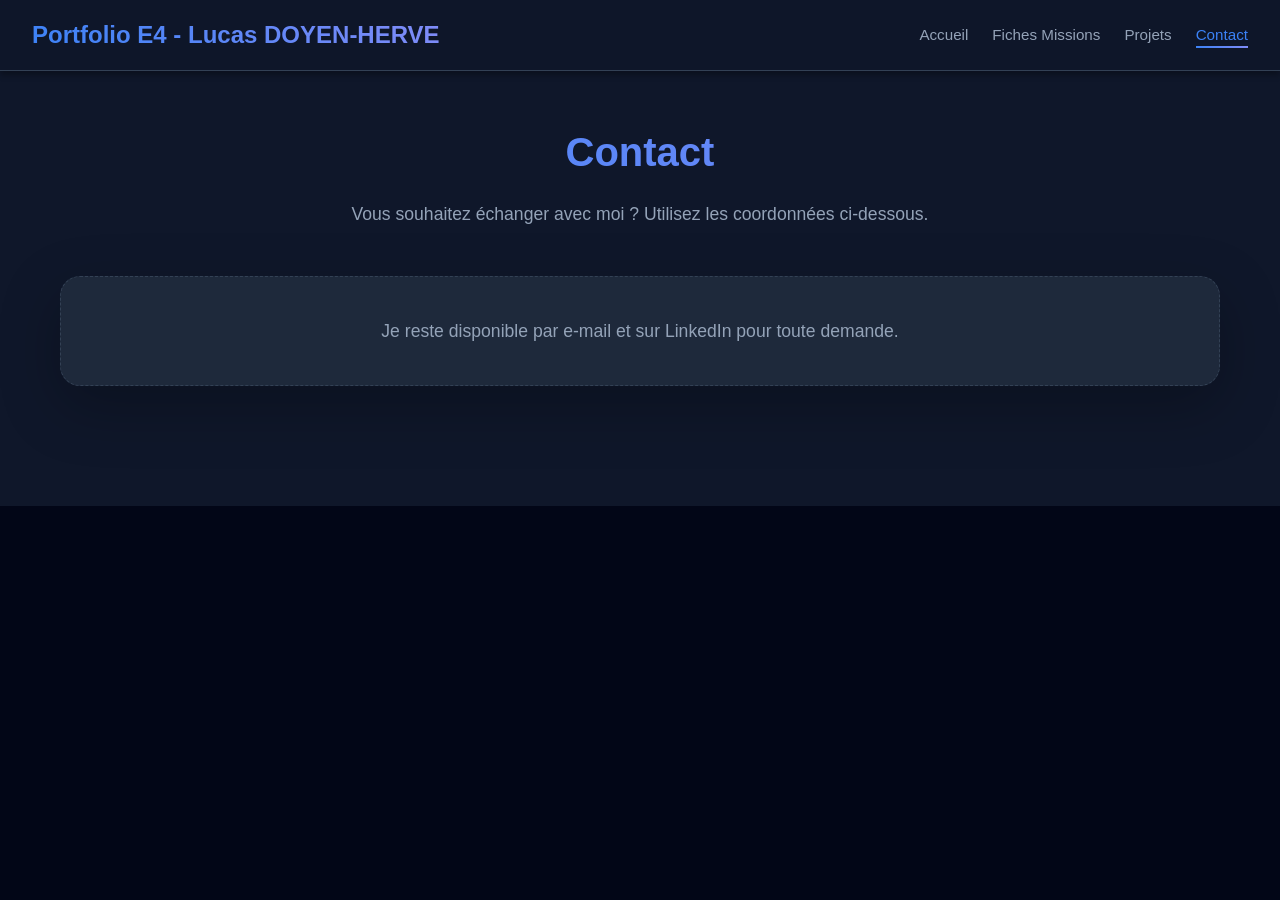
==== commit 76c9877a: "Add files via upload" ====
--- a/view/contact.html
+++ b/view/contact.html
@@ -1,53 +1,49 @@
-<!DOCTYPE html>
-<html lang="fr">
-    <head>
-        <meta charset="UTF-8">
-        <meta name="viewport" content="width=device-width, initial-scale=1.0">
-        <title>Contact | Portfolio E4 - Lucas DOYEN-HERVE</title>
-        <link rel="stylesheet" href="../style.css">
-    </head>
-    <body>
-        <div class="loading-animation"><div class="spinner"></div></div>
-
-        <nav>
-            <div class="nav-container">
-                <div class="logo">Portfolio</div>
-                <ul class="nav-links">
-                    <li><a href="../index.html">Accueil</a></li>
-                    <li><a href="missions.html">Fiches Missions</a></li>
-                    <li><a href="projets.html">Projets</a></li>
-                    <li><a href="contact.html" class="active">Contact</a></li>
-                </ul>
+﻿<!DOCTYPE html>
+<html lang="fr">
+<head>
+    <meta charset="UTF-8">
+    <meta name="viewport" content="width=device-width, initial-scale=1.0">
+    <title>Contact | Portfolio E4 - Lucas DOYEN-HERVE</title>
+    <link rel="stylesheet" href="../style.css">
+</head>
+<body>
+    <div class="loading-animation">
+        <div class="spinner"></div>
+    </div>
+
+    <nav>
+        <div class="nav-container">
+            <div class="logo">Portfolio E4 - Lucas DOYEN-HERVE</div>
+            <ul class="nav-links">
+                <li><a href="../index.html">Accueil</a></li>
+                <li><a href="missions.html">Fiches Missions</a></li>
+                <li><a href="projets.html">Projets</a></li>
+                <li><a href="contact.html">Contact</a></li>
+            </ul>
+        </div>
+    </nav>
+
+    <main>
+    <section id="contact" class="placeholder-section">
+        <div class="container">
+            <h2 class="section-title">Contact</h2>
+            <p class="section-intro">Vous souhaitez échanger avec moi ? Utilisez les coordonnées ci-dessous.</p>
+            <div class="placeholder-card">
+                <p>Je reste disponible par e-mail et sur LinkedIn pour toute demande.</p>
             </div>
-        </nav>
-
-        <main>
-            <div class="page-header">
-                <h2>Contact</h2>
-                <p>Vous souhaitez échanger avec moi ? Utilisez les coordonnées ci-dessous.</p>
-            </div>
-
-            <div class="contact-card">
-                <p>Je reste disponible par e-mail et sur LinkedIn pour toute demande.</p>
-                <div class="contact-links">
-                    <a class="contact-item" href="mailto:lucas.doyenherve@example.com">
-                        <div class="ci-icon">📧</div>
-                        <div>
-                            <strong>E-mail</strong>
-                            <span>lucas.doyenherve@example.com</span>
-                        </div>
-                    </a>
-                    <a class="contact-item" href="https://linkedin.com" target="_blank">
-                        <div class="ci-icon">💼</div>
-                        <div>
-                            <strong>LinkedIn</strong>
-                            <span>Voir le profil LinkedIn</span>
-                        </div>
-                    </a>
-                </div>
-            </div>
-        </main>
-
-        <script src="../script.js"></script>
-    </body>
-</html>
+        </div>
+    </section>
+    </main>
+
+    <script src="../script.js"></script>
+</body>
+</html>
+
+
+
+
+
+
+
+
+
--- a/style.css
+++ b/style.css
@@ -1,301 +1,1026 @@
-/* ══════════════════════════════════════════
-   PORTFOLIO E4 — Lucas DOYEN-HERVE
-   Style global
-   ══════════════════════════════════════════ */
-
-@import url('https://fonts.googleapis.com/css2?family=Inter:wght@300;400;500;600;700&display=swap');
-
-*, *::before, *::after { box-sizing: border-box; margin: 0; padding: 0; }
+﻿* {
+    margin: 0;
+    padding: 0;
+    box-sizing: border-box;
+}
 
 :root {
-  --bg:      #1a2236;
-  --bg2:     #1e2a3a;
-  --bg3:     #243044;
-  --border:  #2a3a54;
-  --accent:  #5b9bd5;
-  --accent2: #4a7fbf;
-  --text:    #d0dce8;
-  --muted:   #7a92aa;
-  --light:   #9ab0c4;
-  --white:   #e8f0f8;
-  --nav-h:   52px;
-  --radius:  8px;
-}
-
-html { scroll-behavior: smooth; }
+    --primary-color: #3b82f6;
+    --secondary-color: #60a5fa;
+    --accent-color: #818cf8;
+    --dark-bg: #0f172a;
+    --darker-bg: #020617;
+    --card-bg: #1e293b;
+    --card-hover: #334155;
+    --text-color: #e2e8f0;
+    --text-secondary: #94a3b8;
+    --border-color: #334155;
+    --success-color: #10b981;
+    --warning-color: #f59e0b;
+    --danger-color: #ef4444;
+}
 
 body {
-  font-family: 'Inter', sans-serif;
-  background: var(--bg);
-  color: var(--text);
-  min-height: 100vh;
-  line-height: 1.65;
-}
-
-/* ── Loading ── */
-.loading-animation {
-  position: fixed; inset: 0;
-  background: var(--bg);
-  display: flex; align-items: center; justify-content: center;
-  z-index: 9999;
-  transition: opacity 0.4s ease, visibility 0.4s ease;
-}
-.loading-animation.hidden { opacity: 0; visibility: hidden; }
-.spinner {
-  width: 36px; height: 36px;
-  border: 3px solid var(--border);
-  border-top-color: var(--accent);
-  border-radius: 50%;
-  animation: spin 0.8s linear infinite;
-}
-@keyframes spin { to { transform: rotate(360deg); } }
-
-/* ── Nav ── */
+    font-family: 'Segoe UI', Tahoma, Geneva, Verdana, sans-serif;
+    line-height: 1.6;
+    color: var(--text-color);
+    background: var(--darker-bg);
+    min-height: 100vh;
+}
+
+.container {
+    max-width: 1200px;
+    margin: 0 auto;
+    padding: 0 20px;
+}
+
+/* Navigation */
 nav {
-  position: sticky; top: 0; z-index: 100;
-  background: var(--bg);           /* même couleur que le fond */
-  border-bottom: 1px solid var(--border);
-  height: var(--nav-h);
-}
+    background: rgba(15, 23, 42, 0.95);
+    backdrop-filter: blur(10px);
+    box-shadow: 0 4px 6px rgba(0, 0, 0, 0.3);
+    border-bottom: 1px solid var(--border-color);
+    position: fixed;
+    top: 0;
+    width: 100%;
+    z-index: 1000;
+    transition: all 0.3s ease;
+}
+
 .nav-container {
-  max-width: 1200px; margin: 0 auto;
-  height: 100%; padding: 0 1.5rem;
-  display: flex; align-items: center; justify-content: space-between;
-}
+    display: flex;
+    justify-content: space-between;
+    align-items: center;
+    padding: 1rem 2rem;
+}
+
 .logo {
-  font-weight: 700;
-  font-size: 0.92rem;
-  color: var(--accent);
-  letter-spacing: 0.01em;
-}
-.nav-links { list-style: none; display: flex; gap: 0.15rem; }
+    font-size: 1.5rem;
+    font-weight: bold;
+    background: linear-gradient(45deg, var(--primary-color), var(--accent-color));
+    -webkit-background-clip: text;
+    -webkit-text-fill-color: transparent;
+    background-clip: text;
+}
+
+.nav-links {
+    display: flex;
+    list-style: none;
+    gap: 1.5rem;
+}
+
 .nav-links a {
-  color: var(--accent);
-  text-decoration: underline;
-  padding: 0.35rem 0.8rem;
-  border-radius: 5px;
-  font-size: 0.88rem;
-  font-weight: 400;
-  transition: background 0.18s, color 0.18s;
-}
-.nav-links a:hover { background: var(--bg3); color: var(--white); text-decoration: none; }
-.nav-links a.active { background: var(--bg3); color: var(--white); text-decoration: none; }
-
-/* ── Main ── */
-main {
-  max-width: 960px;
-  margin: 0 auto;
-  padding: 2.5rem 1.5rem 5rem;
-}
-
-/* ══════════════════════════════════════════
-   HERO (index)
-   ══════════════════════════════════════════ */
+    text-decoration: none;
+    color: var(--text-secondary);
+    font-weight: 500;
+    font-size: 0.95rem;
+    transition: all 0.3s ease;
+    position: relative;
+}
+
+.nav-links a.active {
+    color: var(--primary-color);
+}
+
+.nav-links a.active::after {
+    width: 100%;
+}
+
+.nav-links a:hover {
+    color: var(--primary-color);
+}
+
+.nav-links a::after {
+    content: '';
+    position: absolute;
+    bottom: -5px;
+    left: 0;
+    width: 0;
+    height: 2px;
+    background: linear-gradient(45deg, var(--primary-color), var(--accent-color));
+    transition: width 0.3s ease;
+}
+
+.nav-links a:hover::after {
+    width: 100%;
+}
+
+/* Hero Section - Page de Garde */
 .hero {
-  min-height: calc(100vh - var(--nav-h));
-  display: flex; align-items: center; justify-content: center;
-  background: linear-gradient(160deg, #1a2236 0%, #1b2d4a 50%, #152038 100%);
-}
-.hero-content { text-align: center; animation: fadeUp 0.7s ease both; }
-@keyframes fadeUp {
-  from { opacity: 0; transform: translateY(20px); }
-  to   { opacity: 1; transform: translateY(0); }
+    min-height: 100vh;
+    display: flex;
+    align-items: center;
+    justify-content: center;
+    text-align: center;
+    color: var(--text-color);
+    position: relative;
+    overflow: hidden;
+    background: linear-gradient(135deg, #0f172a 0%, #1e293b 100%);
+}
+
+.hero::before {
+    content: '';
+    position: absolute;
+    top: 0;
+    left: 0;
+    right: 0;
+    bottom: 0;
+    background: 
+        radial-gradient(circle at 25% 25%, rgba(59, 130, 246, 0.1) 0%, transparent 50%),
+        radial-gradient(circle at 75% 75%, rgba(129, 140, 248, 0.1) 0%, transparent 50%);
+    animation: float 20s ease-in-out infinite;
+}
+
+@keyframes float {
+    0%, 100% { transform: translateY(0px) rotate(0deg); }
+    50% { transform: translateY(-20px) rotate(1deg); }
+}
+
+.hero-content {
+    position: relative;
+    z-index: 1;
+    animation: slideInUp 1s ease-out;
+}
+
+@keyframes slideInUp {
+    from { opacity: 0; transform: translateY(50px); }
+    to { opacity: 1; transform: translateY(0); }
 }
 
 .page-garde-logo {
-  font-size: 3.5rem;
-  font-weight: 300;
-  color: var(--white);
-  margin-bottom: 2rem;
-  letter-spacing: 0.05em;
-}
-
-.hero-content h1 {
-  font-size: clamp(1.6rem, 4vw, 2.2rem);
-  font-weight: 700;
-  color: var(--accent);
-  margin-bottom: 0.4rem;
+    font-size: 5rem;
+    margin-bottom: 2rem;
+    filter: drop-shadow(0 0 20px rgba(59, 130, 246, 0.5));
+}
+
+.hero h1 {
+    font-size: 3.5rem;
+    margin-bottom: 1rem;
+    text-shadow: 0 0 30px rgba(59, 130, 246, 0.3);
+    background: linear-gradient(45deg, var(--primary-color), var(--accent-color));
+    -webkit-background-clip: text;
+    -webkit-text-fill-color: transparent;
+    background-clip: text;
+}
+
+.hero h2 {
+    font-size: 2rem;
+    margin-bottom: 1rem;
+    color: var(--text-color);
+}
+
+.hero p {
+    font-size: 1.3rem;
+    margin-bottom: 1rem;
+    color: var(--text-secondary);
+}
+
+.hero-subtitle {
+    font-size: 1.1rem;
+    color: var(--text-secondary);
+    margin-bottom: 2rem !important;
 }
 
 .hero-divider {
-  width: 60px; height: 2px;
-  background: var(--accent2);
-  margin: 1rem auto;
-  border-radius: 2px;
-}
-
-.hero-content h2 {
-  font-size: 1.15rem; font-weight: 700;
-  color: var(--white); margin-bottom: 0.6rem;
-}
-.hero-content p { color: var(--light); font-size: 0.93rem; margin-bottom: 0.2rem; }
-.hero-subtitle  { color: var(--muted) !important; }
-.annee-scolaire { color: var(--muted) !important; margin-top: 0.4rem !important; }
-.epreuve        { color: var(--muted) !important; margin-bottom: 2rem !important; }
+    width: 100px;
+    height: 3px;
+    background: linear-gradient(90deg, transparent, var(--primary-color), transparent);
+    margin: 1.5rem auto;
+}
+
+.annee-scolaire {
+    font-size: 1.1rem;
+    color: var(--secondary-color);
+}
+
+.epreuve {
+    font-size: 1rem;
+    color: var(--text-secondary);
+    margin-bottom: 2rem !important;
+}
 
 .cta-button {
-  display: inline-block;
-  padding: 0.65rem 1.8rem;
-  background: transparent;
-  border: 1px solid var(--accent);
-  color: var(--accent);
-  text-decoration: none;
-  border-radius: 5px;
-  font-size: 0.9rem; font-weight: 500;
-  transition: background 0.2s, color 0.2s;
-}
-.cta-button:hover { background: var(--accent); color: var(--bg); }
-
-/* ══════════════════════════════════════════
-   PAGE HEADER (pages internes)
-   ══════════════════════════════════════════ */
-.page-header { margin-bottom: 2rem; animation: fadeUp 0.5s ease both; }
-.page-header h2 {
-  font-size: 1.5rem; font-weight: 700;
-  color: var(--accent); margin-bottom: 0.4rem;
-}
-.page-header p { color: var(--light); font-size: 0.93rem; }
-
-/* ══════════════════════════════════════════
-   MISSIONS — blocs
-   ══════════════════════════════════════════ */
-.section-block {
-  background: var(--bg2);
-  border: 1px solid var(--border);
-  border-radius: var(--radius);
-  padding: 1.75rem 2rem;
-  margin-bottom: 1.25rem;
-  animation: fadeUp 0.5s ease both;
-}
-
-.block-badge {
-  display: inline-block;
-  font-size: 0.72rem; font-weight: 700;
-  color: var(--accent);
-  background: rgba(91,155,213,0.1);
-  border: 1px solid rgba(91,155,213,0.25);
-  padding: 0.18rem 0.6rem;
-  border-radius: 99px;
-  margin-bottom: 0.75rem;
-  letter-spacing: 0.06em;
-  text-transform: uppercase;
-}
-
-.section-block h3 {
-  font-size: 1.1rem; font-weight: 700;
-  color: var(--accent); margin-bottom: 0.3rem;
-}
-.section-block h4 {
-  font-size: 0.88rem; font-weight: 600;
-  color: var(--light); margin-bottom: 0.9rem;
-}
-.section-block > p {
-  color: var(--light); font-size: 0.9rem; margin-bottom: 0.7rem;
-}
-
-/* liste avec tiret — correction des â— */
-.section-block ul { list-style: none; display: flex; flex-direction: column; }
-.section-block ul li {
-  display: flex; align-items: flex-start;
-  gap: 0.5rem;
-  padding: 0.6rem 0;
-  border-bottom: 1px solid var(--border);
-  color: var(--light);
-  font-size: 0.9rem;
-}
-.section-block ul li:last-child { border-bottom: none; }
-.section-block ul li::before {
-  content: '—';
-  color: var(--accent);
-  flex-shrink: 0;
-  font-weight: 600;
-  margin-top: 0.02rem;
-}
-.section-block ul li a {
-  color: var(--accent);
-  text-decoration: underline;
-  transition: color 0.18s;
-}
-.section-block ul li a:hover { color: var(--white); }
-.section-block ul li strong { color: var(--white); }
-
-/* ══════════════════════════════════════════
-   PROJETS
-   ══════════════════════════════════════════ */
-.projet-card {
-  background: var(--bg2);
-  border: 1px solid var(--border);
-  border-radius: var(--radius);
-  padding: 1.75rem 2rem;
-  margin-bottom: 1.25rem;
-  animation: fadeUp 0.5s ease both;
-  transition: border-color 0.2s;
-}
-.projet-card:hover { border-color: rgba(91,155,213,0.5); }
-
-.projet-header {
-  display: flex; align-items: center;
-  gap: 1rem; margin-bottom: 1rem;
-}
-.projet-badge {
-  flex-shrink: 0;
-  font-size: 0.78rem; font-weight: 700;
-  color: var(--accent);
-  background: rgba(91,155,213,0.1);
-  border: 1px solid rgba(91,155,213,0.3);
-  padding: 0.2rem 0.6rem;
-  border-radius: 99px;
-}
-.projet-card h3 {
-  font-size: 1.05rem; font-weight: 700;
-  color: var(--accent);
-}
-
-.doc-link {
-  display: inline-flex; align-items: center; gap: 0.45rem;
-  padding: 0.5rem 1.1rem;
-  background: transparent;
-  border: 1px solid rgba(91,155,213,0.4);
-  color: var(--accent);
-  text-decoration: none;
-  border-radius: 5px;
-  font-size: 0.87rem; font-weight: 500;
-  transition: background 0.2s, color 0.2s, border-color 0.2s;
-}
-.doc-link:hover { background: var(--accent); color: var(--bg); border-color: var(--accent); }
-.doc-link svg { flex-shrink: 0; }
-
-/* ══════════════════════════════════════════
-   CONTACT
-   ══════════════════════════════════════════ */
-.contact-card {
-  background: var(--bg2);
-  border: 1px solid var(--border);
-  border-radius: var(--radius);
-  padding: 2rem;
-  animation: fadeUp 0.5s ease both;
-}
-.contact-card > p { color: var(--light); font-size: 0.93rem; margin-bottom: 1.5rem; }
-
-.contact-links { display: flex; flex-direction: column; gap: 0.75rem; }
-.contact-item {
-  display: flex; align-items: center; gap: 0.85rem;
-  padding: 0.85rem 1.1rem;
-  background: var(--bg3);
-  border: 1px solid var(--border);
-  border-radius: 7px;
-  color: var(--text);
-  text-decoration: none;
-  transition: border-color 0.2s;
-}
-.contact-item:hover { border-color: var(--accent); }
-.contact-item .ci-icon { font-size: 1.2rem; }
-.contact-item strong { color: var(--white); display: block; font-size: 0.87rem; }
-.contact-item span   { color: var(--muted); font-size: 0.82rem; }
-
-/* ── Responsive ── */
-@media (max-width: 600px) {
-  .nav-container { padding: 0 1rem; }
-  .logo { font-size: 0.78rem; }
-  main { padding: 1.5rem 1rem 3rem; }
-}
+    display: inline-block;
+    padding: 12px 30px;
+    background: linear-gradient(45deg, var(--primary-color), var(--accent-color));
+    color: white;
+    text-decoration: none;
+    border-radius: 50px;
+    border: 2px solid transparent;
+    font-weight: 600;
+    transition: all 0.3s ease;
+    margin-top: 1rem;
+    box-shadow: 0 4px 15px rgba(59, 130, 246, 0.3);
+}
+
+.cta-button:hover {
+    transform: translateY(-3px);
+    box-shadow: 0 10px 25px rgba(59, 130, 246, 0.4);
+}
+
+/* Sections */
+section {
+    padding: 5rem 0;
+    background: var(--dark-bg);
+    position: relative;
+}
+
+section:nth-child(even) {
+    background: var(--darker-bg);
+}
+
+.section-title {
+    text-align: center;
+    font-size: 2.5rem;
+    margin-bottom: 1rem;
+    background: linear-gradient(45deg, var(--primary-color), var(--accent-color));
+    -webkit-background-clip: text;
+    -webkit-text-fill-color: transparent;
+    background-clip: text;
+}
+
+.section-intro {
+    text-align: center;
+    font-size: 1.1rem;
+    color: var(--text-secondary);
+    margin-bottom: 3rem;
+}
+
+/* Missions */
+.missions-grid {
+    display: grid;
+    gap: 3rem;
+    margin-top: 2rem;
+}
+
+.mission-card {
+    background: var(--card-bg);
+    border-radius: 15px;
+    overflow: hidden;
+    box-shadow: 0 8px 30px rgba(0, 0, 0, 0.3);
+    border: 1px solid var(--border-color);
+    transition: all 0.3s ease;
+}
+
+.mission-card:hover {
+    transform: translateY(-5px);
+    box-shadow: 0 12px 40px rgba(0, 0, 0, 0.4);
+}
+
+.mission-header {
+    background: linear-gradient(135deg, var(--primary-color), var(--accent-color));
+    color: white;
+    padding: 2rem;
+    display: flex;
+    align-items: center;
+    gap: 1.5rem;
+    flex-wrap: wrap;
+}
+
+.mission-icon {
+    font-size: 3rem;
+    filter: drop-shadow(0 0 10px rgba(255, 255, 255, 0.3));
+}
+
+.mission-header > div {
+    flex: 1;
+}
+
+.mission-header h3 {
+    font-size: 1.8rem;
+    margin-bottom: 0.5rem;
+}
+
+.mission-type {
+    font-size: 1rem;
+    opacity: 0.9;
+}
+
+.mission-badge {
+    padding: 0.5rem 1.5rem;
+    border-radius: 25px;
+    font-size: 0.9rem;
+    font-weight: 600;
+    background: rgba(255, 255, 255, 0.2);
+    border: 1px solid rgba(255, 255, 255, 0.3);
+}
+
+.mission-content {
+    padding: 2rem;
+}
+
+.mission-section {
+    margin-bottom: 2rem;
+}
+
+.mission-section:last-child {
+    margin-bottom: 0;
+}
+
+.mission-section h4 {
+    color: var(--primary-color);
+    margin-bottom: 1rem;
+    font-size: 1.3rem;
+}
+
+.mission-section h5 {
+    color: var(--secondary-color);
+    margin-bottom: 0.8rem;
+    margin-top: 1rem;
+    font-size: 1.1rem;
+}
+
+.doc-placeholder {
+    border: 1px dashed var(--border-color);
+    border-radius: 12px;
+    padding: 1.5rem;
+    color: var(--text-secondary);
+    background: var(--darker-bg);
+    text-align: center;
+}
+
+.context-box {
+    background: var(--darker-bg);
+    padding: 1.5rem;
+    border-radius: 8px;
+    border-left: 3px solid var(--primary-color);
+    margin-bottom: 1rem;
+}
+
+.context-box p {
+    margin-bottom: 0.5rem;
+    color: var(--text-secondary);
+}
+
+.context-box p strong {
+    color: var(--text-color);
+}
+
+.mission-description {
+    color: var(--text-secondary);
+    line-height: 1.8;
+}
+
+.objectifs-list {
+    list-style: none;
+    padding-left: 0;
+}
+
+.objectifs-list li {
+    padding: 0.8rem 0;
+    padding-left: 2rem;
+    position: relative;
+    color: var(--text-secondary);
+    border-bottom: 1px solid var(--border-color);
+}
+
+.objectifs-list li:last-child {
+    border-bottom: none;
+}
+
+.objectifs-list li::before {
+    content: "â–¸";
+    position: absolute;
+    left: 0;
+    color: var(--primary-color);
+    font-weight: bold;
+    font-size: 1.2rem;
+}
+
+.travail-realise {
+    display: grid;
+    gap: 1rem;
+}
+
+.etape-travail {
+    background: var(--darker-bg);
+    padding: 1.5rem;
+    border-radius: 8px;
+    border-left: 3px solid var(--secondary-color);
+}
+
+.etape-travail h5 {
+    color: var(--primary-color);
+    margin-bottom: 0.5rem;
+}
+
+.etape-travail p {
+    color: var(--text-secondary);
+}
+
+.tech-grid {
+    display: flex;
+    flex-wrap: wrap;
+    gap: 0.8rem;
+}
+
+.tech-badge {
+    background: var(--darker-bg);
+    color: var(--text-color);
+    padding: 0.6rem 1.2rem;
+    border-radius: 25px;
+    font-size: 0.9rem;
+    border: 1px solid var(--border-color);
+    transition: all 0.3s ease;
+}
+
+.tech-badge:hover {
+    background: var(--primary-color);
+    color: white;
+    border-color: var(--primary-color);
+    transform: translateY(-2px);
+}
+
+.competences-mobilisees {
+    display: grid;
+    gap: 1rem;
+}
+
+.comp-mobilisee {
+    background: rgba(59, 130, 246, 0.1);
+    padding: 1rem;
+    border-radius: 8px;
+    border-left: 3px solid var(--primary-color);
+    color: var(--text-secondary);
+}
+
+.comp-mobilisee strong {
+    color: var(--primary-color);
+    display: block;
+    margin-bottom: 0.5rem;
+    font-size: 1.1rem;
+}
+
+.resultats-box {
+    display: grid;
+    gap: 1rem;
+}
+
+.resultat-item {
+    display: flex;
+    align-items: center;
+    gap: 1rem;
+    padding: 1rem;
+    border-radius: 8px;
+}
+
+.resultat-item.success {
+    background: rgba(16, 185, 129, 0.1);
+    border-left: 3px solid var(--success-color);
+}
+
+.resultat-item.info {
+    background: rgba(59, 130, 246, 0.1);
+    border-left: 3px solid var(--primary-color);
+}
+
+.resultat-icon {
+    font-size: 1.5rem;
+}
+
+.resultat-item.success .resultat-icon {
+    color: var(--success-color);
+}
+
+.resultat-item.info .resultat-icon {
+    color: var(--primary-color);
+}
+
+.resultat-item p {
+    color: var(--text-secondary);
+    margin: 0;
+}
+
+.points-cles {
+    display: grid;
+    gap: 1.5rem;
+}
+
+.point-cle {
+    background: var(--darker-bg);
+    padding: 1.5rem;
+    border-radius: 8px;
+    border: 1px solid var(--border-color);
+}
+
+.point-cle h5 {
+    color: var(--primary-color);
+    margin-bottom: 0.8rem;
+}
+
+.point-cle p {
+    color: var(--text-secondary);
+    line-height: 1.7;
+}
+
+.mission-footer {
+    padding: 1.5rem 2rem;
+    background: var(--darker-bg);
+    display: flex;
+    gap: 1rem;
+    flex-wrap: wrap;
+    border-top: 1px solid var(--border-color);
+}
+
+.doc-link-mission {
+    text-decoration: none;
+    color: var(--primary-color);
+    font-weight: 600;
+    padding: 0.7rem 1.5rem;
+    border: 2px solid var(--primary-color);
+    border-radius: 25px;
+    transition: all 0.3s ease;
+}
+
+.doc-link-mission:hover {
+    background: var(--primary-color);
+    color: white;
+    transform: translateY(-2px);
+}
+
+/* Veille Technologique */
+.veille-explication {
+    background: var(--card-bg);
+    padding: 3rem;
+    border-radius: 15px;
+    margin-bottom: 3rem;
+    border: 1px solid var(--border-color);
+}
+
+.veille-explication h3 {
+    font-size: 2rem;
+    margin-bottom: 2rem;
+    color: var(--primary-color);
+    text-align: center;
+}
+
+.veille-methodo-grid {
+    display: grid;
+    gap: 2rem;
+}
+
+.methodo-card {
+    background: var(--darker-bg);
+    padding: 2rem;
+    border-radius: 12px;
+    border-left: 4px solid var(--primary-color);
+}
+
+.methodo-card.full-width {
+    grid-column: 1 / -1;
+}
+
+.methodo-icon {
+    font-size: 2.5rem;
+    margin-bottom: 1rem;
+}
+
+.methodo-card h4 {
+    color: var(--primary-color);
+    margin-bottom: 1rem;
+    font-size: 1.3rem;
+}
+
+.methodo-card p, .methodo-card ul li {
+    color: var(--text-secondary);
+    line-height: 1.8;
+}
+
+.sources-methodo {
+    display: grid;
+    grid-template-columns: repeat(auto-fit, minmax(250px, 1fr));
+    gap: 1.5rem;
+    margin-top: 1rem;
+}
+
+.source-type {
+    background: var(--card-bg);
+    padding: 1.5rem;
+    border-radius: 8px;
+    border: 1px solid var(--border-color);
+}
+
+.source-type h5 {
+    color: var(--secondary-color);
+    margin-bottom: 1rem;
+}
+
+.source-type ul {
+    list-style: none;
+    padding-left: 0;
+}
+
+.source-type ul li {
+    padding: 0.5rem 0;
+    color: var(--text-secondary);
+}
+
+.source-type ul li strong {
+    color: var(--text-color);
+}
+
+.outils-veille {
+    display: grid;
+    grid-template-columns: repeat(auto-fit, minmax(200px, 1fr));
+    gap: 1rem;
+    margin-top: 1rem;
+}
+
+.outil-item {
+    background: var(--card-bg);
+    padding: 1.2rem;
+    border-radius: 8px;
+    border: 1px solid var(--border-color);
+}
+
+.outil-item strong {
+    color: var(--primary-color);
+    display: block;
+    margin-bottom: 0.5rem;
+}
+
+.outil-item p {
+    color: var(--text-secondary);
+    font-size: 0.9rem;
+}
+
+.processus-steps {
+    display: grid;
+    gap: 1rem;
+    margin-top: 1rem;
+}
+
+.process-step {
+    display: flex;
+    align-items: start;
+    gap: 1.5rem;
+    background: var(--card-bg);
+    padding: 1.5rem;
+    border-radius: 8px;
+    border: 1px solid var(--border-color);
+}
+
+.step-number {
+    background: linear-gradient(45deg, var(--primary-color), var(--accent-color));
+    color: white;
+    width: 40px;
+    height: 40px;
+    border-radius: 50%;
+    display: flex;
+    align-items: center;
+    justify-content: center;
+    font-weight: bold;
+    font-size: 1.2rem;
+    flex-shrink: 0;
+}
+
+.step-content h5 {
+    color: var(--text-color);
+    margin-bottom: 0.5rem;
+}
+
+.step-content p {
+    color: var(--text-secondary);
+}
+
+.applications-list {
+    list-style: none;
+    padding-left: 0;
+    margin-top: 1rem;
+}
+
+.applications-list li {
+    padding: 0.8rem 0;
+    color: var(--text-secondary);
+    border-bottom: 1px solid var(--border-color);
+}
+
+.applications-list li:last-child {
+    border-bottom: none;
+}
+
+/* Articles de veille */
+.veille-articles-section {
+    margin-top: 3rem;
+}
+
+.veille-articles-section h3 {
+    font-size: 2rem;
+    margin-bottom: 2rem;
+    color: var(--primary-color);
+    text-align: center;
+}
+
+.articles-grid-veille {
+    display: grid;
+    grid-template-columns: repeat(auto-fit, minmax(450px, 1fr));
+    gap: 2rem;
+}
+
+.article-card-veille {
+    background: var(--card-bg);
+    border-radius: 12px;
+    overflow: hidden;
+    border: 1px solid var(--border-color);
+    transition: all 0.3s ease;
+}
+
+.article-card-veille:hover {
+    transform: translateY(-5px);
+    box-shadow: 0 12px 30px rgba(0, 0, 0, 0.4);
+}
+
+.article-header-veille {
+    background: var(--darker-bg);
+    padding: 1rem 1.5rem;
+    display: flex;
+    justify-content: space-between;
+    align-items: center;
+    border-bottom: 1px solid var(--border-color);
+}
+
+.article-date {
+    color: var(--text-secondary);
+    font-size: 0.9rem;
+}
+
+.article-source-badge {
+    background: linear-gradient(45deg, var(--primary-color), var(--accent-color));
+    color: white;
+    padding: 0.3rem 1rem;
+    border-radius: 15px;
+    font-size: 0.85rem;
+    font-weight: 600;
+}
+
+.article-card-veille h4 {
+    padding: 1.5rem;
+    color: var(--text-color);
+    font-size: 1.3rem;
+    border-bottom: 1px solid var(--border-color);
+}
+
+.article-source-detail {
+    padding: 0 1.5rem;
+    color: var(--text-secondary);
+    font-size: 0.9rem;
+    margin-bottom: 1rem;
+}
+
+.article-content-veille {
+    padding: 1.5rem;
+}
+
+.article-content-veille h5 {
+    color: var(--primary-color);
+    margin-top: 1.5rem;
+    margin-bottom: 0.8rem;
+    font-size: 1.1rem;
+}
+
+.article-content-veille h5:first-child {
+    margin-top: 0;
+}
+
+.article-content-veille p {
+    color: var(--text-secondary);
+    line-height: 1.8;
+    margin-bottom: 1rem;
+}
+
+.article-content-veille ul {
+    list-style: none;
+    padding-left: 0;
+}
+
+.article-content-veille ul li {
+    padding: 0.5rem 0;
+    padding-left: 1.5rem;
+    position: relative;
+    color: var(--text-secondary);
+}
+
+.article-content-veille ul li::before {
+    content: "â€¢";
+    position: absolute;
+    left: 0;
+    color: var(--primary-color);
+    font-weight: bold;
+}
+
+.article-footer-veille {
+    padding: 1.5rem;
+    background: var(--darker-bg);
+    border-top: 1px solid var(--border-color);
+}
+
+.article-link-btn {
+    display: inline-block;
+    color: var(--primary-color);
+    text-decoration: none;
+    font-weight: 600;
+    padding: 0.7rem 1.5rem;
+    border: 2px solid var(--primary-color);
+    border-radius: 25px;
+    transition: all 0.3s ease;
+}
+
+.article-link-btn:hover {
+    background: var(--primary-color);
+    color: white;
+    transform: translateY(-2px);
+}
+
+/* Projets en Entreprise */
+.projets-entreprise-grid {
+    display: grid;
+    gap: 2.5rem;
+}
+
+.projet-entreprise-card {
+    background: var(--card-bg);
+    padding: 2.5rem;
+    border-radius: 12px;
+    border: 1px solid var(--border-color);
+    position: relative;
+    transition: all 0.3s ease;
+}
+
+.projet-entreprise-card:hover {
+    transform: translateY(-5px);
+    box-shadow: 0 12px 30px rgba(0, 0, 0, 0.4);
+}
+
+.projet-number {
+    position: absolute;
+    top: -15px;
+    right: 30px;
+    font-size: 4rem;
+    font-weight: bold;
+    background: linear-gradient(45deg, var(--primary-color), var(--accent-color));
+    -webkit-background-clip: text;
+    -webkit-text-fill-color: transparent;
+    background-clip: text;
+    opacity: 0.3;
+}
+
+.projet-entreprise-card h3 {
+    font-size: 1.6rem;
+    margin-bottom: 2rem;
+    color: var(--text-color);
+    border-bottom: 2px solid var(--primary-color);
+    padding-bottom: 1rem;
+}
+
+.projet-section {
+    margin-bottom: 2rem;
+}
+
+.projet-section:last-child {
+    margin-bottom: 0;
+}
+
+.projet-section h4 {
+    color: var(--primary-color);
+    margin-bottom: 1rem;
+    font-size: 1.2rem;
+}
+
+.projet-section p {
+    color: var(--text-secondary);
+    line-height: 1.8;
+}
+
+.lien-bts {
+    display: grid;
+    gap: 1rem;
+    margin-top: 1rem;
+}
+
+.lien-item {
+    background: var(--darker-bg);
+    padding: 1.2rem;
+    border-radius: 8px;
+    border-left: 3px solid var(--secondary-color);
+}
+
+.lien-item strong {
+    color: var(--primary-color);
+    display: block;
+    margin-bottom: 0.5rem;
+}
+
+.lien-item p {
+    color: var(--text-secondary);
+    margin: 0;
+}
+
+.resultats-projet {
+    list-style: none;
+    padding-left: 0;
+}
+
+.resultats-projet li {
+    padding: 0.8rem 0;
+    padding-left: 2rem;
+    position: relative;
+    color: var(--text-secondary);
+    border-bottom: 1px solid var(--border-color);
+}
+
+.resultats-projet li:last-child {
+    border-bottom: none;
+}
+
+.resultats-projet li::before {
+    content: attr(data-icon);
+    position: absolute;
+    left: 0;
+    color: var(--success-color);
+}
+
+/* Placeholder pages */
+.placeholder-section {
+    padding: 120px 0;
+}
+
+.placeholder-card {
+    margin-top: 2rem;
+    padding: 2.5rem;
+    border-radius: 20px;
+    border: 1px dashed var(--border-color);
+    background: var(--card-bg);
+    color: var(--text-secondary);
+    text-align: center;
+    box-shadow: 0 20px 60px rgba(0, 0, 0, 0.25);
+}
+
+.placeholder-card p {
+    margin: 0;
+    font-size: 1.1rem;
+}
+
+/* CV */
+.cv-container {
+    max-width: 1100px;
+    margin: 0 auto;
+    background: var(--card-bg);
+    border-radius: 15px;
+    overflow: hidden;
+    box-shadow: 0 10px 40px rgba(0, 0, 0, 0.3);
+    border: 1px solid var(--border-color);
+}
+
+.cv-header-section {
+    background: linear-gradient(135deg, var(--primary-color), var(--accent-color));
+    padding: 3rem;
+    color: white;
+}
+
+.cv-profile {
+    display: flex;
+    align-items: center;
+    gap: 2rem;
+}
+
+.cv-avatar {
+    width: 120px;
+    height: 120px;
+    border-radius: 50%;
+    background: rgba(255, 255, 255, 0.2);
+    display: flex;
+    align-items: center;
+    justify-content: center;
+    font-size: 3rem;
+    font-weight: bold;
+    border: 4px solid rgba(255, 255, 255, 0.3);
+}
+
+.cv-info h3 {
+    font-size: 2.5rem;
+    margin-bottom: 0.5rem;
+}
+
+.cv-title {
+    font-size: 1.2rem;
+    opacity: 0.9;
+    margin-bottom: 1rem;
+}
+
+.cv-contact-mini {
+    display: flex;
+    gap: 2rem;
+    flex-wrap: wrap;
+    font-size: 0.95rem;
+}
+
+.cv-content-grid {
+    display: grid;
+    grid-template-columns: 1fr 1fr;
+    gap: 3rem;
+    padding: 3rem;
+}
+
+.cv-section {
+    margin-bottom: 2
+
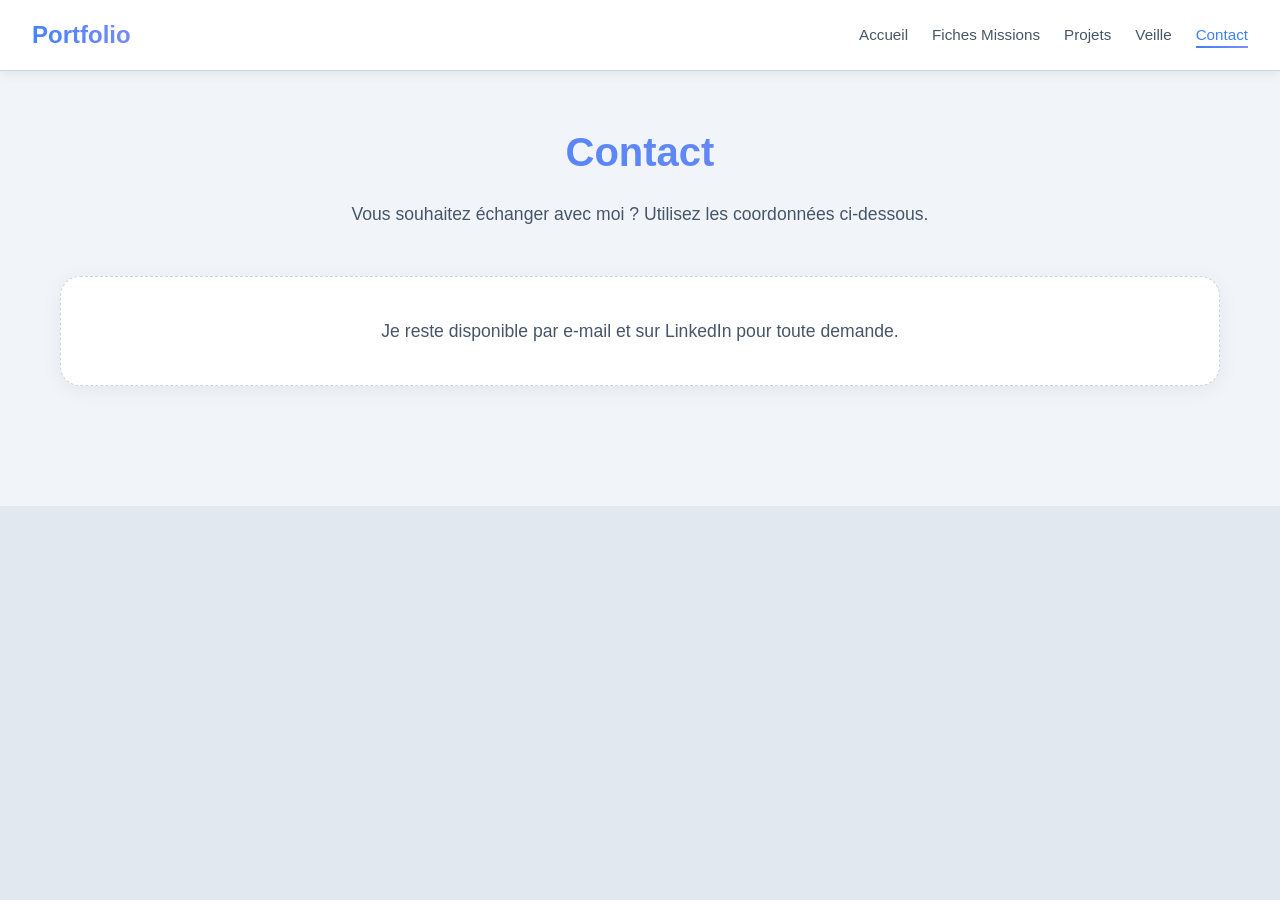
==== commit e1dcd199: "Add files via upload" ====
--- a/view/contact.html
+++ b/view/contact.html
@@ -1,29 +1,26 @@
-﻿<!DOCTYPE html>
-<html lang="fr">
-<head>
-    <meta charset="UTF-8">
-    <meta name="viewport" content="width=device-width, initial-scale=1.0">
-    <title>Contact | Portfolio E4 - Lucas DOYEN-HERVE</title>
-    <link rel="stylesheet" href="../style.css">
-</head>
-<body>
-    <div class="loading-animation">
-        <div class="spinner"></div>
-    </div>
-
-    <nav>
-        <div class="nav-container">
-            <div class="logo">Portfolio E4 - Lucas DOYEN-HERVE</div>
-            <ul class="nav-links">
-                <li><a href="../index.html">Accueil</a></li>
-                <li><a href="missions.html">Fiches Missions</a></li>
+<!DOCTYPE html>
+<html lang="fr">
+<head>
+    <meta charset="UTF-8">
+    <meta name="viewport" content="width=device-width, initial-scale=1.0">
+    <title>Contact | Portfolio</title>
+    <link rel="stylesheet" href="../style.css">
+</head>
+<body>
+    <nav>
+        <div class="nav-container">
+            <div class="logo">Portfolio</div>
+            <ul class="nav-links">
+                <li><a href="../index.html">Accueil</a></li>
+                <li><a href="missions.html">Fiches Missions</a></li>
                 <li><a href="projets.html">Projets</a></li>
+                <li><a href="veille.html">Veille</a></li>
                 <li><a href="contact.html">Contact</a></li>
-            </ul>
-        </div>
-    </nav>
-
-    <main>
+            </ul>
+        </div>
+    </nav>
+
+    <main>
     <section id="contact" class="placeholder-section">
         <div class="container">
             <h2 class="section-title">Contact</h2>
@@ -32,18 +29,9 @@
                 <p>Je reste disponible par e-mail et sur LinkedIn pour toute demande.</p>
             </div>
         </div>
-    </section>
-    </main>
-
-    <script src="../script.js"></script>
-</body>
-</html>
-
-
-
-
-
-
-
-
-
+    </section>
+    </main>
+
+    <script src="../script.js"></script>
+</body>
+</html>
--- a/style.css
+++ b/style.css
@@ -1,4 +1,4 @@
-﻿* {
+* {
     margin: 0;
     padding: 0;
     box-sizing: border-box;
@@ -8,13 +8,13 @@
     --primary-color: #3b82f6;
     --secondary-color: #60a5fa;
     --accent-color: #818cf8;
-    --dark-bg: #0f172a;
-    --darker-bg: #020617;
-    --card-bg: #1e293b;
-    --card-hover: #334155;
-    --text-color: #e2e8f0;
-    --text-secondary: #94a3b8;
-    --border-color: #334155;
+    --dark-bg: #f1f5f9;
+    --darker-bg: #e2e8f0;
+    --card-bg: #ffffff;
+    --card-hover: #f8fafc;
+    --text-color: #0f172a;
+    --text-secondary: #475569;
+    --border-color: #cbd5e1;
     --success-color: #10b981;
     --warning-color: #f59e0b;
     --danger-color: #ef4444;
@@ -36,9 +36,9 @@
 
 /* Navigation */
 nav {
-    background: rgba(15, 23, 42, 0.95);
+    background: rgba(255, 255, 255, 0.97);
     backdrop-filter: blur(10px);
-    box-shadow: 0 4px 6px rgba(0, 0, 0, 0.3);
+    box-shadow: 0 2px 12px rgba(0, 0, 0, 0.08);
     border-bottom: 1px solid var(--border-color);
     position: fixed;
     top: 0;
@@ -105,7 +105,7 @@
     width: 100%;
 }
 
-/* Hero Section - Page de Garde */
+/* Hero Section */
 .hero {
     min-height: 100vh;
     display: flex;
@@ -115,19 +115,16 @@
     color: var(--text-color);
     position: relative;
     overflow: hidden;
-    background: linear-gradient(135deg, #0f172a 0%, #1e293b 100%);
+    background: linear-gradient(135deg, #f8fafc 0%, #e0e7ff 100%);
 }
 
 .hero::before {
     content: '';
     position: absolute;
-    top: 0;
-    left: 0;
-    right: 0;
-    bottom: 0;
-    background: 
-        radial-gradient(circle at 25% 25%, rgba(59, 130, 246, 0.1) 0%, transparent 50%),
-        radial-gradient(circle at 75% 75%, rgba(129, 140, 248, 0.1) 0%, transparent 50%);
+    top: 0; left: 0; right: 0; bottom: 0;
+    background:
+        radial-gradient(circle at 25% 25%, rgba(59, 130, 246, 0.08) 0%, transparent 50%),
+        radial-gradient(circle at 75% 75%, rgba(129, 140, 248, 0.08) 0%, transparent 50%);
     animation: float 20s ease-in-out infinite;
 }
 
@@ -150,13 +147,13 @@
 .page-garde-logo {
     font-size: 5rem;
     margin-bottom: 2rem;
-    filter: drop-shadow(0 0 20px rgba(59, 130, 246, 0.5));
+    color: var(--text-color);
+    font-weight: 700;
 }
 
 .hero h1 {
     font-size: 3.5rem;
     margin-bottom: 1rem;
-    text-shadow: 0 0 30px rgba(59, 130, 246, 0.3);
     background: linear-gradient(45deg, var(--primary-color), var(--accent-color));
     -webkit-background-clip: text;
     -webkit-text-fill-color: transparent;
@@ -167,6 +164,7 @@
     font-size: 2rem;
     margin-bottom: 1rem;
     color: var(--text-color);
+    font-weight: 700;
 }
 
 .hero p {
@@ -206,7 +204,6 @@
     color: white;
     text-decoration: none;
     border-radius: 50px;
-    border: 2px solid transparent;
     font-weight: 600;
     transition: all 0.3s ease;
     margin-top: 1rem;
@@ -257,14 +254,14 @@
     background: var(--card-bg);
     border-radius: 15px;
     overflow: hidden;
-    box-shadow: 0 8px 30px rgba(0, 0, 0, 0.3);
+    box-shadow: 0 4px 20px rgba(0, 0, 0, 0.08);
     border: 1px solid var(--border-color);
     transition: all 0.3s ease;
 }
 
 .mission-card:hover {
     transform: translateY(-5px);
-    box-shadow: 0 12px 40px rgba(0, 0, 0, 0.4);
+    box-shadow: 0 8px 30px rgba(0, 0, 0, 0.12);
 }
 
 .mission-header {
@@ -282,9 +279,7 @@
     filter: drop-shadow(0 0 10px rgba(255, 255, 255, 0.3));
 }
 
-.mission-header > div {
-    flex: 1;
-}
+.mission-header > div { flex: 1; }
 
 .mission-header h3 {
     font-size: 1.8rem;
@@ -305,17 +300,10 @@
     border: 1px solid rgba(255, 255, 255, 0.3);
 }
 
-.mission-content {
-    padding: 2rem;
-}
-
-.mission-section {
-    margin-bottom: 2rem;
-}
-
-.mission-section:last-child {
-    margin-bottom: 0;
-}
+.mission-content { padding: 2rem; }
+
+.mission-section { margin-bottom: 2rem; }
+.mission-section:last-child { margin-bottom: 0; }
 
 .mission-section h4 {
     color: var(--primary-color);
@@ -347,19 +335,10 @@
     margin-bottom: 1rem;
 }
 
-.context-box p {
-    margin-bottom: 0.5rem;
-    color: var(--text-secondary);
-}
-
-.context-box p strong {
-    color: var(--text-color);
-}
-
-.mission-description {
-    color: var(--text-secondary);
-    line-height: 1.8;
-}
+.context-box p { margin-bottom: 0.5rem; color: var(--text-secondary); }
+.context-box p strong { color: var(--text-color); }
+
+.mission-description { color: var(--text-secondary); line-height: 1.8; }
 
 .objectifs-list {
     list-style: none;
@@ -374,12 +353,10 @@
     border-bottom: 1px solid var(--border-color);
 }
 
-.objectifs-list li:last-child {
-    border-bottom: none;
-}
+.objectifs-list li:last-child { border-bottom: none; }
 
 .objectifs-list li::before {
-    content: "â–¸";
+    content: "▸";
     position: absolute;
     left: 0;
     color: var(--primary-color);
@@ -387,10 +364,18 @@
     font-size: 1.2rem;
 }
 
-.travail-realise {
-    display: grid;
-    gap: 1rem;
-}
+.objectifs-list li a {
+    color: var(--primary-color);
+    text-decoration: none;
+    transition: color 0.2s;
+}
+
+.objectifs-list li a:hover {
+    color: var(--accent-color);
+    text-decoration: underline;
+}
+
+.travail-realise { display: grid; gap: 1rem; }
 
 .etape-travail {
     background: var(--darker-bg);
@@ -399,20 +384,10 @@
     border-left: 3px solid var(--secondary-color);
 }
 
-.etape-travail h5 {
-    color: var(--primary-color);
-    margin-bottom: 0.5rem;
-}
-
-.etape-travail p {
-    color: var(--text-secondary);
-}
-
-.tech-grid {
-    display: flex;
-    flex-wrap: wrap;
-    gap: 0.8rem;
-}
+.etape-travail h5 { color: var(--primary-color); margin-bottom: 0.5rem; }
+.etape-travail p { color: var(--text-secondary); }
+
+.tech-grid { display: flex; flex-wrap: wrap; gap: 0.8rem; }
 
 .tech-badge {
     background: var(--darker-bg);
@@ -431,13 +406,10 @@
     transform: translateY(-2px);
 }
 
-.competences-mobilisees {
-    display: grid;
-    gap: 1rem;
-}
+.competences-mobilisees { display: grid; gap: 1rem; }
 
 .comp-mobilisee {
-    background: rgba(59, 130, 246, 0.1);
+    background: rgba(59, 130, 246, 0.06);
     padding: 1rem;
     border-radius: 8px;
     border-left: 3px solid var(--primary-color);
@@ -451,10 +423,7 @@
     font-size: 1.1rem;
 }
 
-.resultats-box {
-    display: grid;
-    gap: 1rem;
-}
+.resultats-box { display: grid; gap: 1rem; }
 
 .resultat-item {
     display: flex;
@@ -465,36 +434,21 @@
 }
 
 .resultat-item.success {
-    background: rgba(16, 185, 129, 0.1);
+    background: rgba(16, 185, 129, 0.08);
     border-left: 3px solid var(--success-color);
 }
 
 .resultat-item.info {
-    background: rgba(59, 130, 246, 0.1);
+    background: rgba(59, 130, 246, 0.08);
     border-left: 3px solid var(--primary-color);
 }
 
-.resultat-icon {
-    font-size: 1.5rem;
-}
-
-.resultat-item.success .resultat-icon {
-    color: var(--success-color);
-}
-
-.resultat-item.info .resultat-icon {
-    color: var(--primary-color);
-}
-
-.resultat-item p {
-    color: var(--text-secondary);
-    margin: 0;
-}
-
-.points-cles {
-    display: grid;
-    gap: 1.5rem;
-}
+.resultat-icon { font-size: 1.5rem; }
+.resultat-item.success .resultat-icon { color: var(--success-color); }
+.resultat-item.info .resultat-icon { color: var(--primary-color); }
+.resultat-item p { color: var(--text-secondary); margin: 0; }
+
+.points-cles { display: grid; gap: 1.5rem; }
 
 .point-cle {
     background: var(--darker-bg);
@@ -503,15 +457,8 @@
     border: 1px solid var(--border-color);
 }
 
-.point-cle h5 {
-    color: var(--primary-color);
-    margin-bottom: 0.8rem;
-}
-
-.point-cle p {
-    color: var(--text-secondary);
-    line-height: 1.7;
-}
+.point-cle h5 { color: var(--primary-color); margin-bottom: 0.8rem; }
+.point-cle p { color: var(--text-secondary); line-height: 1.7; }
 
 .mission-footer {
     padding: 1.5rem 2rem;
@@ -536,6 +483,29 @@
     background: var(--primary-color);
     color: white;
     transform: translateY(-2px);
+}
+
+/* Projets */
+.doc-download-btn {
+    display: inline-flex;
+    align-items: center;
+    gap: 0.6rem;
+    margin-top: 1.5rem;
+    padding: 0.7rem 1.5rem;
+    color: var(--primary-color);
+    text-decoration: none;
+    font-weight: 600;
+    border: 2px solid var(--primary-color);
+    border-radius: 25px;
+    transition: all 0.3s ease;
+    font-size: 0.95rem;
+}
+
+.doc-download-btn:hover {
+    background: var(--primary-color);
+    color: white;
+    transform: translateY(-2px);
+    box-shadow: 0 6px 20px rgba(59, 130, 246, 0.3);
 }
 
 /* Veille Technologique */
@@ -545,6 +515,7 @@
     border-radius: 15px;
     margin-bottom: 3rem;
     border: 1px solid var(--border-color);
+    box-shadow: 0 4px 20px rgba(0,0,0,0.06);
 }
 
 .veille-explication h3 {
@@ -554,10 +525,7 @@
     text-align: center;
 }
 
-.veille-methodo-grid {
-    display: grid;
-    gap: 2rem;
-}
+.veille-methodo-grid { display: grid; gap: 2rem; }
 
 .methodo-card {
     background: var(--darker-bg);
@@ -566,14 +534,8 @@
     border-left: 4px solid var(--primary-color);
 }
 
-.methodo-card.full-width {
-    grid-column: 1 / -1;
-}
-
-.methodo-icon {
-    font-size: 2.5rem;
-    margin-bottom: 1rem;
-}
+.methodo-card.full-width { grid-column: 1 / -1; }
+.methodo-icon { font-size: 2.5rem; margin-bottom: 1rem; }
 
 .methodo-card h4 {
     color: var(--primary-color);
@@ -600,24 +562,10 @@
     border: 1px solid var(--border-color);
 }
 
-.source-type h5 {
-    color: var(--secondary-color);
-    margin-bottom: 1rem;
-}
-
-.source-type ul {
-    list-style: none;
-    padding-left: 0;
-}
-
-.source-type ul li {
-    padding: 0.5rem 0;
-    color: var(--text-secondary);
-}
-
-.source-type ul li strong {
-    color: var(--text-color);
-}
+.source-type h5 { color: var(--secondary-color); margin-bottom: 1rem; }
+.source-type ul { list-style: none; padding-left: 0; }
+.source-type ul li { padding: 0.5rem 0; color: var(--text-secondary); }
+.source-type ul li strong { color: var(--text-color); }
 
 .outils-veille {
     display: grid;
@@ -633,22 +581,10 @@
     border: 1px solid var(--border-color);
 }
 
-.outil-item strong {
-    color: var(--primary-color);
-    display: block;
-    margin-bottom: 0.5rem;
-}
-
-.outil-item p {
-    color: var(--text-secondary);
-    font-size: 0.9rem;
-}
-
-.processus-steps {
-    display: grid;
-    gap: 1rem;
-    margin-top: 1rem;
-}
+.outil-item strong { color: var(--primary-color); display: block; margin-bottom: 0.5rem; }
+.outil-item p { color: var(--text-secondary); font-size: 0.9rem; }
+
+.processus-steps { display: grid; gap: 1rem; margin-top: 1rem; }
 
 .process-step {
     display: flex;
@@ -674,14 +610,8 @@
     flex-shrink: 0;
 }
 
-.step-content h5 {
-    color: var(--text-color);
-    margin-bottom: 0.5rem;
-}
-
-.step-content p {
-    color: var(--text-secondary);
-}
+.step-content h5 { color: var(--text-color); margin-bottom: 0.5rem; }
+.step-content p { color: var(--text-secondary); }
 
 .applications-list {
     list-style: none;
@@ -695,14 +625,10 @@
     border-bottom: 1px solid var(--border-color);
 }
 
-.applications-list li:last-child {
-    border-bottom: none;
-}
+.applications-list li:last-child { border-bottom: none; }
 
 /* Articles de veille */
-.veille-articles-section {
-    margin-top: 3rem;
-}
+.veille-articles-section { margin-top: 3rem; }
 
 .veille-articles-section h3 {
     font-size: 2rem;
@@ -723,11 +649,12 @@
     overflow: hidden;
     border: 1px solid var(--border-color);
     transition: all 0.3s ease;
+    box-shadow: 0 2px 12px rgba(0,0,0,0.06);
 }
 
 .article-card-veille:hover {
     transform: translateY(-5px);
-    box-shadow: 0 12px 30px rgba(0, 0, 0, 0.4);
+    box-shadow: 0 8px 24px rgba(0, 0, 0, 0.1);
 }
 
 .article-header-veille {
@@ -739,10 +666,7 @@
     border-bottom: 1px solid var(--border-color);
 }
 
-.article-date {
-    color: var(--text-secondary);
-    font-size: 0.9rem;
-}
+.article-date { color: var(--text-secondary); font-size: 0.9rem; }
 
 .article-source-badge {
     background: linear-gradient(45deg, var(--primary-color), var(--accent-color));
@@ -767,9 +691,7 @@
     margin-bottom: 1rem;
 }
 
-.article-content-veille {
-    padding: 1.5rem;
-}
+.article-content-veille { padding: 1.5rem; }
 
 .article-content-veille h5 {
     color: var(--primary-color);
@@ -778,9 +700,7 @@
     font-size: 1.1rem;
 }
 
-.article-content-veille h5:first-child {
-    margin-top: 0;
-}
+.article-content-veille h5:first-child { margin-top: 0; }
 
 .article-content-veille p {
     color: var(--text-secondary);
@@ -788,10 +708,7 @@
     margin-bottom: 1rem;
 }
 
-.article-content-veille ul {
-    list-style: none;
-    padding-left: 0;
-}
+.article-content-veille ul { list-style: none; padding-left: 0; }
 
 .article-content-veille ul li {
     padding: 0.5rem 0;
@@ -801,7 +718,7 @@
 }
 
 .article-content-veille ul li::before {
-    content: "â€¢";
+    content: "•";
     position: absolute;
     left: 0;
     color: var(--primary-color);
@@ -831,118 +748,8 @@
     transform: translateY(-2px);
 }
 
-/* Projets en Entreprise */
-.projets-entreprise-grid {
-    display: grid;
-    gap: 2.5rem;
-}
-
-.projet-entreprise-card {
-    background: var(--card-bg);
-    padding: 2.5rem;
-    border-radius: 12px;
-    border: 1px solid var(--border-color);
-    position: relative;
-    transition: all 0.3s ease;
-}
-
-.projet-entreprise-card:hover {
-    transform: translateY(-5px);
-    box-shadow: 0 12px 30px rgba(0, 0, 0, 0.4);
-}
-
-.projet-number {
-    position: absolute;
-    top: -15px;
-    right: 30px;
-    font-size: 4rem;
-    font-weight: bold;
-    background: linear-gradient(45deg, var(--primary-color), var(--accent-color));
-    -webkit-background-clip: text;
-    -webkit-text-fill-color: transparent;
-    background-clip: text;
-    opacity: 0.3;
-}
-
-.projet-entreprise-card h3 {
-    font-size: 1.6rem;
-    margin-bottom: 2rem;
-    color: var(--text-color);
-    border-bottom: 2px solid var(--primary-color);
-    padding-bottom: 1rem;
-}
-
-.projet-section {
-    margin-bottom: 2rem;
-}
-
-.projet-section:last-child {
-    margin-bottom: 0;
-}
-
-.projet-section h4 {
-    color: var(--primary-color);
-    margin-bottom: 1rem;
-    font-size: 1.2rem;
-}
-
-.projet-section p {
-    color: var(--text-secondary);
-    line-height: 1.8;
-}
-
-.lien-bts {
-    display: grid;
-    gap: 1rem;
-    margin-top: 1rem;
-}
-
-.lien-item {
-    background: var(--darker-bg);
-    padding: 1.2rem;
-    border-radius: 8px;
-    border-left: 3px solid var(--secondary-color);
-}
-
-.lien-item strong {
-    color: var(--primary-color);
-    display: block;
-    margin-bottom: 0.5rem;
-}
-
-.lien-item p {
-    color: var(--text-secondary);
-    margin: 0;
-}
-
-.resultats-projet {
-    list-style: none;
-    padding-left: 0;
-}
-
-.resultats-projet li {
-    padding: 0.8rem 0;
-    padding-left: 2rem;
-    position: relative;
-    color: var(--text-secondary);
-    border-bottom: 1px solid var(--border-color);
-}
-
-.resultats-projet li:last-child {
-    border-bottom: none;
-}
-
-.resultats-projet li::before {
-    content: attr(data-icon);
-    position: absolute;
-    left: 0;
-    color: var(--success-color);
-}
-
 /* Placeholder pages */
-.placeholder-section {
-    padding: 120px 0;
-}
+.placeholder-section { padding: 120px 0; }
 
 .placeholder-card {
     margin-top: 2rem;
@@ -952,75 +759,15 @@
     background: var(--card-bg);
     color: var(--text-secondary);
     text-align: center;
-    box-shadow: 0 20px 60px rgba(0, 0, 0, 0.25);
-}
-
-.placeholder-card p {
-    margin: 0;
-    font-size: 1.1rem;
-}
-
-/* CV */
-.cv-container {
-    max-width: 1100px;
-    margin: 0 auto;
-    background: var(--card-bg);
-    border-radius: 15px;
-    overflow: hidden;
-    box-shadow: 0 10px 40px rgba(0, 0, 0, 0.3);
-    border: 1px solid var(--border-color);
-}
-
-.cv-header-section {
-    background: linear-gradient(135deg, var(--primary-color), var(--accent-color));
-    padding: 3rem;
-    color: white;
-}
-
-.cv-profile {
-    display: flex;
-    align-items: center;
-    gap: 2rem;
-}
-
-.cv-avatar {
-    width: 120px;
-    height: 120px;
-    border-radius: 50%;
-    background: rgba(255, 255, 255, 0.2);
-    display: flex;
-    align-items: center;
-    justify-content: center;
-    font-size: 3rem;
-    font-weight: bold;
-    border: 4px solid rgba(255, 255, 255, 0.3);
-}
-
-.cv-info h3 {
-    font-size: 2.5rem;
-    margin-bottom: 0.5rem;
-}
-
-.cv-title {
-    font-size: 1.2rem;
-    opacity: 0.9;
-    margin-bottom: 1rem;
-}
-
-.cv-contact-mini {
-    display: flex;
-    gap: 2rem;
-    flex-wrap: wrap;
-    font-size: 0.95rem;
-}
-
-.cv-content-grid {
-    display: grid;
-    grid-template-columns: 1fr 1fr;
-    gap: 3rem;
-    padding: 3rem;
-}
-
-.cv-section {
-    margin-bottom: 2
-
+    box-shadow: 0 4px 20px rgba(0, 0, 0, 0.06);
+}
+
+.placeholder-card p { margin: 0; font-size: 1.1rem; }
+
+/* Responsive */
+@media (max-width: 768px) {
+    .hero h1 { font-size: 2.5rem; }
+    .hero h2 { font-size: 1.5rem; }
+    .nav-links { gap: 0.8rem; }
+    .articles-grid-veille { grid-template-columns: 1fr; }
+}
